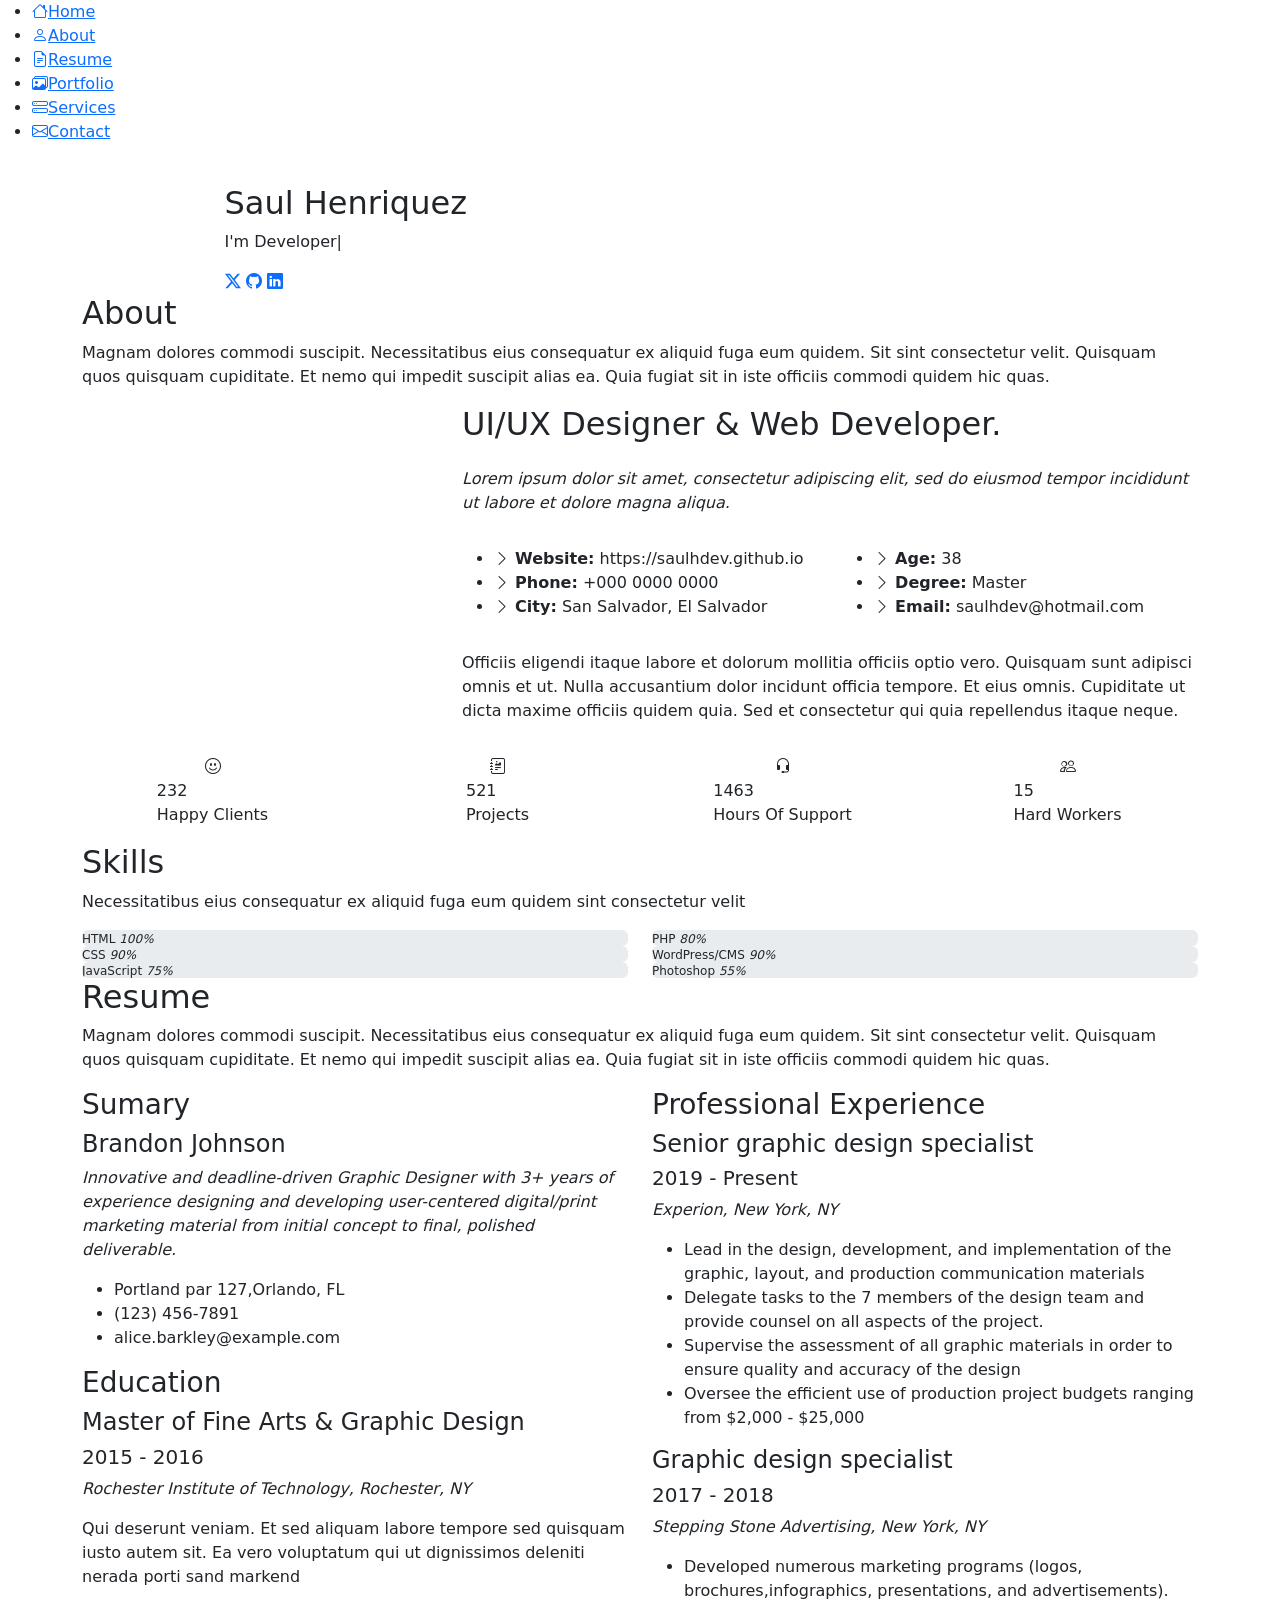
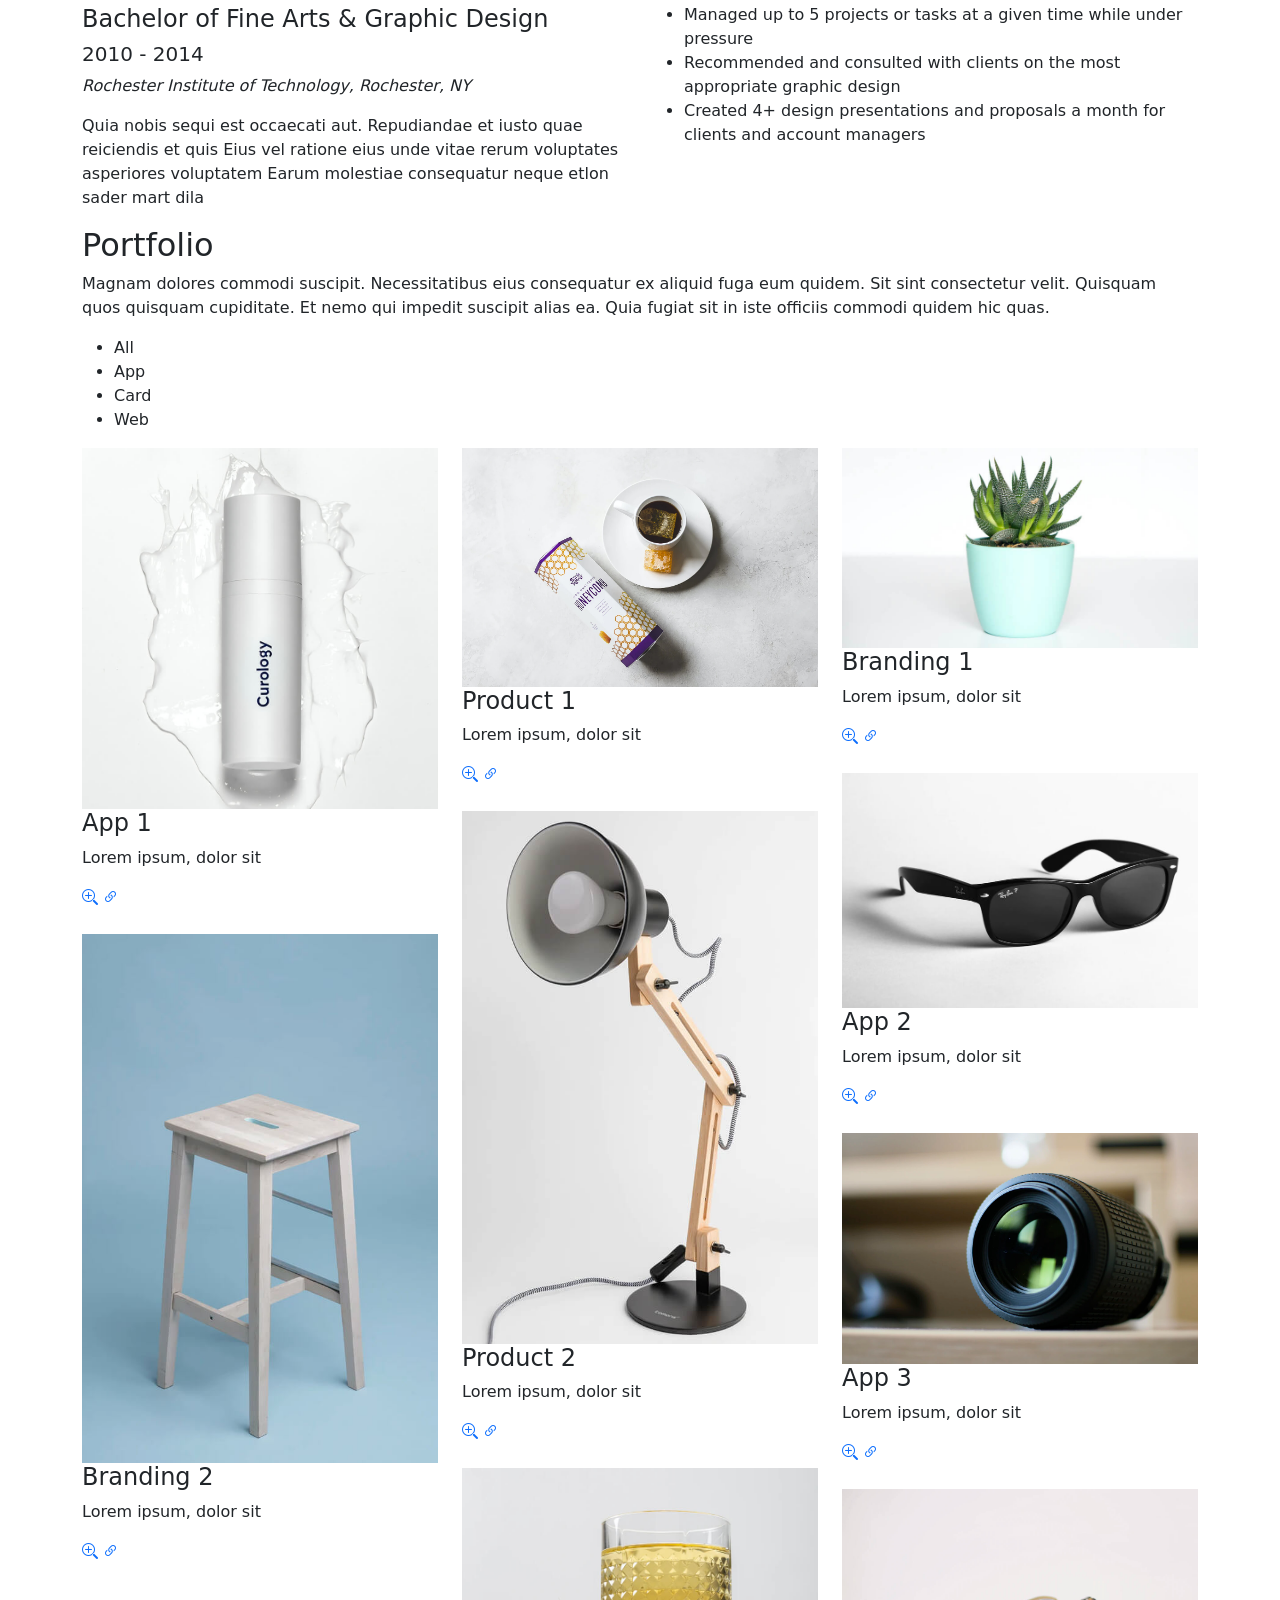
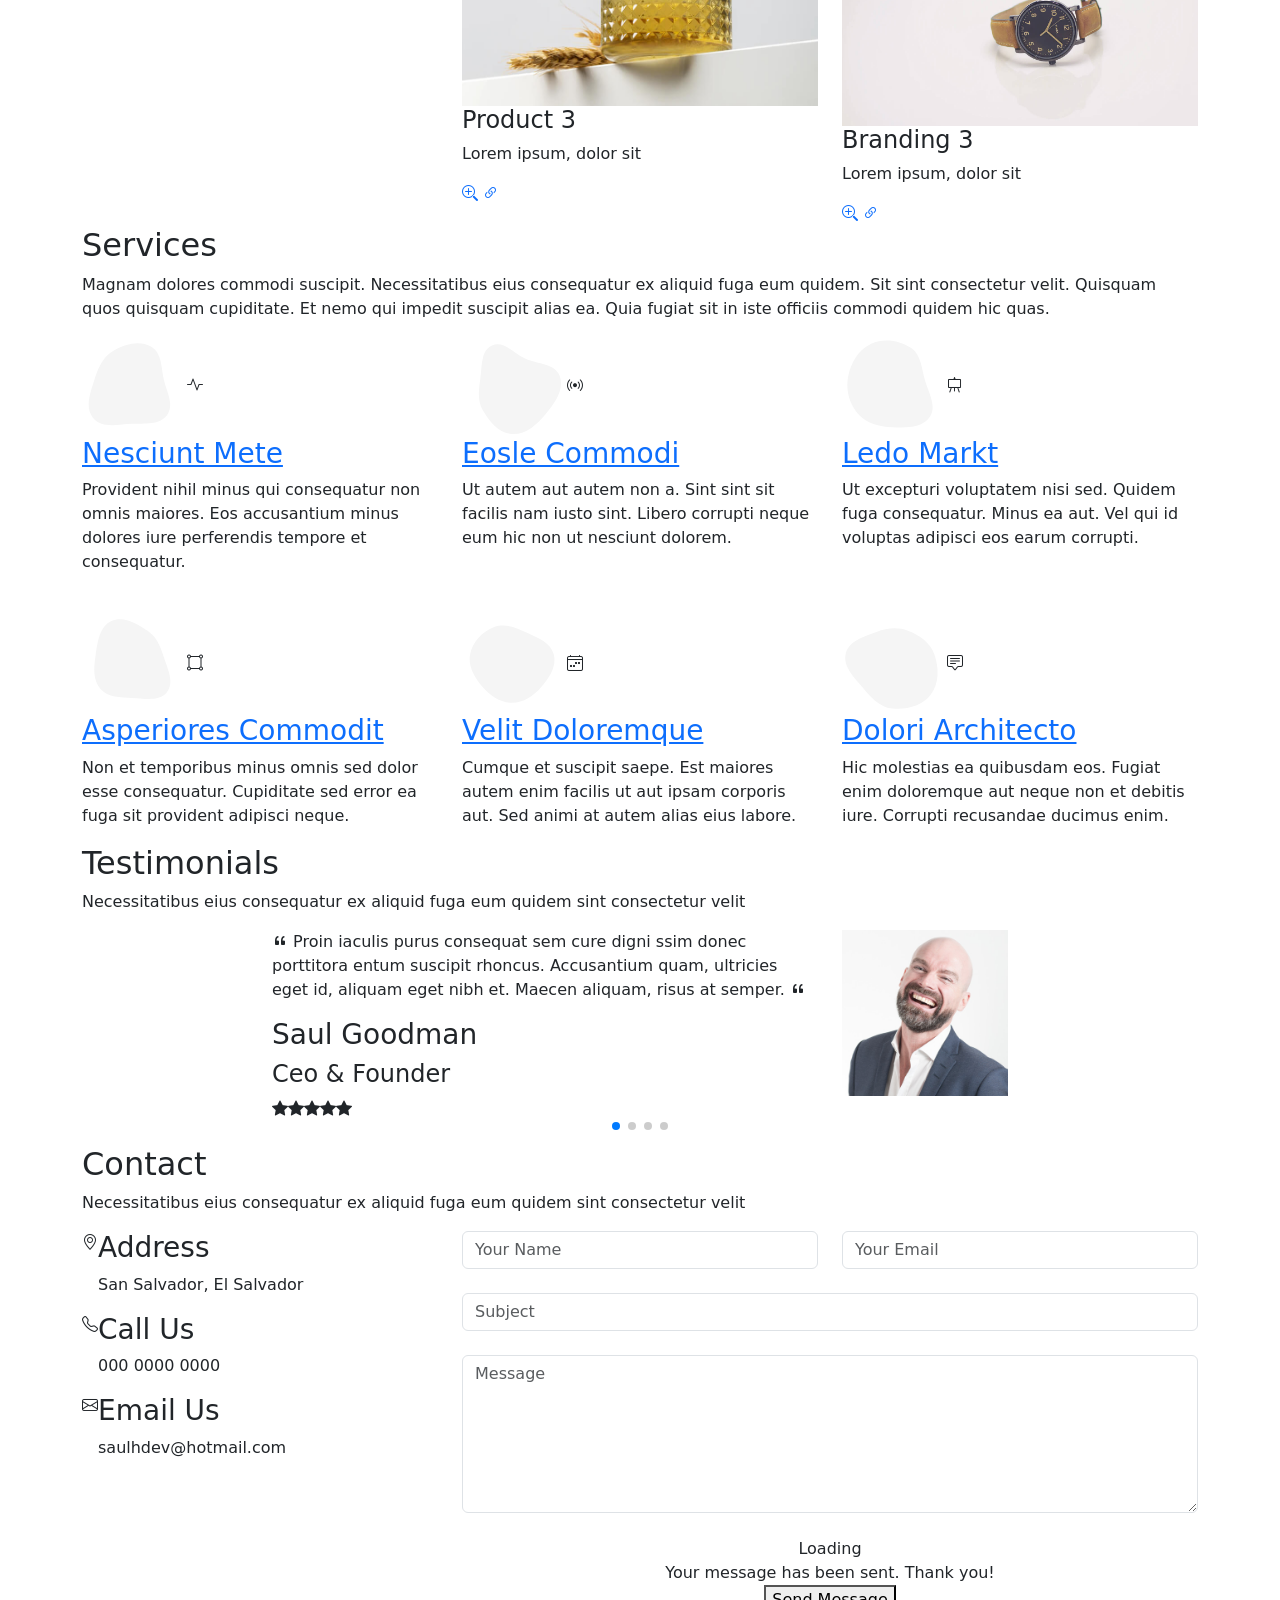
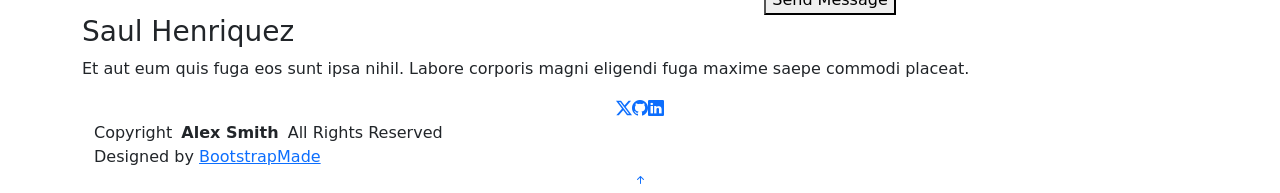
==== index.html @ 88c41b2c "Se agregaron los archivos iniciales Signed-off-by: Saul Henriquez <saul_henriquez@hotmail.com>" ====
<!DOCTYPE html>
<html lang="en">

<head>
  <meta charset="utf-8">
  <meta content="width=device-width, initial-scale=1.0" name="viewport">
  <title>Saul Henriquez | saulhdev.github.io</title>
  <meta content="" name="description">
  <meta content="developer, Saul Henriquez" name="keywords">

  <!-- Favicons -->
  <link href="assets/img/favicon.png" rel="icon">
  <link href="assets/img/apple-touch-icon.png" rel="apple-touch-icon">

  <!-- Fonts -->
  <link href="https://fonts.googleapis.com" rel="preconnect">
  <link href="https://fonts.gstatic.com" rel="preconnect" crossorigin>
  <link href="https://fonts.googleapis.com/css2?family=Roboto:ital,wght@0,100;0,300;0,400;0,500;0,700;0,900;1,100;1,300;1,400;1,500;1,700;1,900&family=Poppins:ital,wght@0,100;0,200;0,300;0,400;0,500;0,600;0,700;0,800;0,900;1,100;1,200;1,300;1,400;1,500;1,600;1,700;1,800;1,900&family=Raleway:ital,wght@0,100;0,200;0,300;0,400;0,500;0,600;0,700;0,800;0,900;1,100;1,200;1,300;1,400;1,500;1,600;1,700;1,800;1,900&display=swap" rel="stylesheet">

  <!-- Vendor CSS Files -->
  <link href="assets/vendor/bootstrap/css/bootstrap.min.css" rel="stylesheet">
  <link href="assets/vendor/bootstrap-icons/bootstrap-icons.css" rel="stylesheet">
  <link href="assets/vendor/aos/aos.css" rel="stylesheet">
  <link href="assets/vendor/glightbox/css/glightbox.min.css" rel="stylesheet">
  <link href="assets/vendor/swiper/swiper-bundle.min.css" rel="stylesheet">

  <!-- Main CSS File -->
  <link href="assets/css/main.css" rel="stylesheet">

  <!-- =======================================================
  * Template Name: MyResume
  * Template URL: https://bootstrapmade.com/free-html-bootstrap-template-my-resume/
  * Updated: Jun 29 2024 with Bootstrap v5.3.3
  * Author: BootstrapMade.com
  * License: https://bootstrapmade.com/license/
  ======================================================== -->
</head>

<body class="index-page">

  <header id="header" class="header d-flex flex-column justify-content-center">

    <i class="header-toggle d-xl-none bi bi-list"></i>

    <nav id="navmenu" class="navmenu">
      <ul>
        <li><a href="#hero" class="active"><i class="bi bi-house navicon"></i><span>Home</span></a></li>
        <li><a href="#about"><i class="bi bi-person navicon"></i><span>About</span></a></li>
        <li><a href="#resume"><i class="bi bi-file-earmark-text navicon"></i><span>Resume</span></a></li>
        <li><a href="#portfolio"><i class="bi bi-images navicon"></i><span>Portfolio</span></a></li>
        <li><a href="#services"><i class="bi bi-hdd-stack navicon"></i><span>Services</span></a></li>
        <li><a href="#contact"><i class="bi bi-envelope navicon"></i><span>Contact</span></a></li>
      </ul>
    </nav>

  </header>

  <main class="main">

    <!-- Hero Section -->
    <section id="hero" class="hero section light-background">

      <img src="assets/img/hero-bg.jpg" alt="">

      <div class="container" data-aos="zoom-out">
        <div class="row justify-content-center">
          <div class="col-lg-9">
            <h2>Saul Henriquez</h2>
            <p>I'm <span class="typed"
                         data-typed-items="Developer, Freelancer, DB Administrator, DevOps, Open Source Enthusiast">Developer</span>
              <span class="typed-cursor typed-cursor--blink" aria-hidden="true"></span></p>
            <div class="social-links">
              <a href="https://x.com/saulhdev" target="_blank"><i class="bi bi-twitter-x"></i></a>
              <a href="https://github.com/saulhdev" target="_blank"><i class="bi bi-github"></i></a>
              <a href="https://www.linkedin.com/in/saulhdev/" target="_blank"><i class="bi bi-linkedin"></i></a>
            </div>
          </div>
        </div>
      </div>

    </section><!-- /Hero Section -->

    <!-- About Section -->
    <section id="about" class="about section">

      <!-- Section Title -->
      <div class="container section-title" data-aos="fade-up">
        <h2>About</h2>
        <p>Magnam dolores commodi suscipit. Necessitatibus eius consequatur ex aliquid fuga eum quidem. Sit sint consectetur velit. Quisquam quos quisquam cupiditate. Et nemo qui impedit suscipit alias ea. Quia fugiat sit in iste officiis commodi quidem hic quas.</p>
      </div><!-- End Section Title -->

      <div class="container" data-aos="fade-up" data-aos-delay="100">

        <div class="row gy-4 justify-content-center">
          <div class="col-lg-4">
            <img src="assets/img/profile-img.jpg" class="img-fluid" alt="">
          </div>
          <div class="col-lg-8 content">
            <h2>UI/UX Designer &amp; Web Developer.</h2>
            <p class="fst-italic py-3">
              Lorem ipsum dolor sit amet, consectetur adipiscing elit, sed do eiusmod tempor incididunt ut labore et dolore
              magna aliqua.
            </p>
            <div class="row">
              <div class="col-lg-6">
                <ul>
                  <li><i class="bi bi-chevron-right"></i> <strong>Website:</strong> <span>https://saulhdev.github.io</span></li>
                  <li><i class="bi bi-chevron-right"></i> <strong>Phone:</strong> <span>+000 0000 0000</span></li>
                  <li><i class="bi bi-chevron-right"></i> <strong>City:</strong> <span>San Salvador, El Salvador</span></li>
                </ul>
              </div>
              <div class="col-lg-6">
                <ul>
                  <li><i class="bi bi-chevron-right"></i> <strong>Age:</strong> <span>38</span></li>
                  <li><i class="bi bi-chevron-right"></i> <strong>Degree:</strong> <span>Master</span></li>
                  <li><i class="bi bi-chevron-right"></i> <strong>Email:</strong> <span>saulhdev@hotmail.com</span></li>
                </ul>
              </div>
            </div>
            <p class="py-3">
              Officiis eligendi itaque labore et dolorum mollitia officiis optio vero. Quisquam sunt adipisci omnis et ut. Nulla accusantium dolor incidunt officia tempore. Et eius omnis.
              Cupiditate ut dicta maxime officiis quidem quia. Sed et consectetur qui quia repellendus itaque neque.
            </p>
          </div>
        </div>

      </div>

    </section><!-- /About Section -->

    <!-- Stats Section -->
    <section id="stats" class="stats section">

      <div class="container" data-aos="fade-up" data-aos-delay="100">

        <div class="row gy-4">

          <div class="col-lg-3 col-md-6 d-flex flex-column align-items-center">
            <i class="bi bi-emoji-smile"></i>
            <div class="stats-item">
              <span data-purecounter-start="0" data-purecounter-end="232" data-purecounter-duration="1" class="purecounter"></span>
              <p>Happy Clients</p>
            </div>
          </div><!-- End Stats Item -->

          <div class="col-lg-3 col-md-6 d-flex flex-column align-items-center">
            <i class="bi bi-journal-richtext"></i>
            <div class="stats-item">
              <span data-purecounter-start="0" data-purecounter-end="521" data-purecounter-duration="1" class="purecounter"></span>
              <p>Projects</p>
            </div>
          </div><!-- End Stats Item -->

          <div class="col-lg-3 col-md-6 d-flex flex-column align-items-center">
            <i class="bi bi-headset"></i>
            <div class="stats-item">
              <span data-purecounter-start="0" data-purecounter-end="1463" data-purecounter-duration="1" class="purecounter"></span>
              <p>Hours Of Support</p>
            </div>
          </div><!-- End Stats Item -->

          <div class="col-lg-3 col-md-6 d-flex flex-column align-items-center">
            <i class="bi bi-people"></i>
            <div class="stats-item">
              <span data-purecounter-start="0" data-purecounter-end="15" data-purecounter-duration="1" class="purecounter"></span>
              <p>Hard Workers</p>
            </div>
          </div><!-- End Stats Item -->

        </div>

      </div>

    </section><!-- /Stats Section -->

    <!-- Skills Section -->
    <section id="skills" class="skills section">

      <!-- Section Title -->
      <div class="container section-title" data-aos="fade-up">
        <h2>Skills</h2>
        <p>Necessitatibus eius consequatur ex aliquid fuga eum quidem sint consectetur velit</p>
      </div><!-- End Section Title -->

      <div class="container" data-aos="fade-up" data-aos-delay="100">

        <div class="row skills-content skills-animation">

          <div class="col-lg-6">

            <div class="progress">
              <span class="skill"><span>HTML</span> <i class="val">100%</i></span>
              <div class="progress-bar-wrap">
                <div class="progress-bar" role="progressbar" aria-valuenow="100" aria-valuemin="0" aria-valuemax="100"></div>
              </div>
            </div><!-- End Skills Item -->

            <div class="progress">
              <span class="skill"><span>CSS</span> <i class="val">90%</i></span>
              <div class="progress-bar-wrap">
                <div class="progress-bar" role="progressbar" aria-valuenow="90" aria-valuemin="0" aria-valuemax="100"></div>
              </div>
            </div><!-- End Skills Item -->

            <div class="progress">
              <span class="skill"><span>JavaScript</span> <i class="val">75%</i></span>
              <div class="progress-bar-wrap">
                <div class="progress-bar" role="progressbar" aria-valuenow="75" aria-valuemin="0" aria-valuemax="100"></div>
              </div>
            </div><!-- End Skills Item -->

          </div>

          <div class="col-lg-6">

            <div class="progress">
              <span class="skill"><span>PHP</span> <i class="val">80%</i></span>
              <div class="progress-bar-wrap">
                <div class="progress-bar" role="progressbar" aria-valuenow="80" aria-valuemin="0" aria-valuemax="100"></div>
              </div>
            </div><!-- End Skills Item -->

            <div class="progress">
              <span class="skill"><span>WordPress/CMS</span> <i class="val">90%</i></span>
              <div class="progress-bar-wrap">
                <div class="progress-bar" role="progressbar" aria-valuenow="90" aria-valuemin="0" aria-valuemax="100"></div>
              </div>
            </div><!-- End Skills Item -->

            <div class="progress">
              <span class="skill"><span>Photoshop</span> <i class="val">55%</i></span>
              <div class="progress-bar-wrap">
                <div class="progress-bar" role="progressbar" aria-valuenow="55" aria-valuemin="0" aria-valuemax="100"></div>
              </div>
            </div><!-- End Skills Item -->

          </div>

        </div>

      </div>

    </section><!-- /Skills Section -->

    <!-- Resume Section -->
    <section id="resume" class="resume section">

      <!-- Section Title -->
      <div class="container section-title" data-aos="fade-up">
        <h2>Resume</h2>
        <p>Magnam dolores commodi suscipit. Necessitatibus eius consequatur ex aliquid fuga eum quidem. Sit sint consectetur velit. Quisquam quos quisquam cupiditate. Et nemo qui impedit suscipit alias ea. Quia fugiat sit in iste officiis commodi quidem hic quas.</p>
      </div><!-- End Section Title -->

      <div class="container">

        <div class="row">

          <div class="col-lg-6" data-aos="fade-up" data-aos-delay="100">
            <h3 class="resume-title">Sumary</h3>

            <div class="resume-item pb-0">
              <h4>Brandon Johnson</h4>
              <p><em>Innovative and deadline-driven Graphic Designer with 3+ years of experience designing and developing user-centered digital/print marketing material from initial concept to final, polished deliverable.</em></p>
              <ul>
                <li>Portland par 127,Orlando, FL</li>
                <li>(123) 456-7891</li>
                <li>alice.barkley@example.com</li>
              </ul>
            </div><!-- Edn Resume Item -->

            <h3 class="resume-title">Education</h3>
            <div class="resume-item">
              <h4>Master of Fine Arts &amp; Graphic Design</h4>
              <h5>2015 - 2016</h5>
              <p><em>Rochester Institute of Technology, Rochester, NY</em></p>
              <p>Qui deserunt veniam. Et sed aliquam labore tempore sed quisquam iusto autem sit. Ea vero voluptatum qui ut dignissimos deleniti nerada porti sand markend</p>
            </div><!-- Edn Resume Item -->

            <div class="resume-item">
              <h4>Bachelor of Fine Arts &amp; Graphic Design</h4>
              <h5>2010 - 2014</h5>
              <p><em>Rochester Institute of Technology, Rochester, NY</em></p>
              <p>Quia nobis sequi est occaecati aut. Repudiandae et iusto quae reiciendis et quis Eius vel ratione eius unde vitae rerum voluptates asperiores voluptatem Earum molestiae consequatur neque etlon sader mart dila</p>
            </div><!-- Edn Resume Item -->

          </div>

          <div class="col-lg-6" data-aos="fade-up" data-aos-delay="200">
            <h3 class="resume-title">Professional Experience</h3>
            <div class="resume-item">
              <h4>Senior graphic design specialist</h4>
              <h5>2019 - Present</h5>
              <p><em>Experion, New York, NY </em></p>
              <ul>
                <li>Lead in the design, development, and implementation of the graphic, layout, and production communication materials</li>
                <li>Delegate tasks to the 7 members of the design team and provide counsel on all aspects of the project. </li>
                <li>Supervise the assessment of all graphic materials in order to ensure quality and accuracy of the design</li>
                <li>Oversee the efficient use of production project budgets ranging from $2,000 - $25,000</li>
              </ul>
            </div><!-- Edn Resume Item -->

            <div class="resume-item">
              <h4>Graphic design specialist</h4>
              <h5>2017 - 2018</h5>
              <p><em>Stepping Stone Advertising, New York, NY</em></p>
              <ul>
                <li>Developed numerous marketing programs (logos, brochures,infographics, presentations, and advertisements).</li>
                <li>Managed up to 5 projects or tasks at a given time while under pressure</li>
                <li>Recommended and consulted with clients on the most appropriate graphic design</li>
                <li>Created 4+ design presentations and proposals a month for clients and account managers</li>
              </ul>
            </div><!-- Edn Resume Item -->

          </div>

        </div>

      </div>

    </section><!-- /Resume Section -->

    <!-- Portfolio Section -->
    <section id="portfolio" class="portfolio section">

      <!-- Section Title -->
      <div class="container section-title" data-aos="fade-up">
        <h2>Portfolio</h2>
        <p>Magnam dolores commodi suscipit. Necessitatibus eius consequatur ex aliquid fuga eum quidem. Sit sint consectetur velit. Quisquam quos quisquam cupiditate. Et nemo qui impedit suscipit alias ea. Quia fugiat sit in iste officiis commodi quidem hic quas.</p>
      </div><!-- End Section Title -->

      <div class="container">

        <div class="isotope-layout" data-default-filter="*" data-layout="masonry" data-sort="original-order">

          <ul class="portfolio-filters isotope-filters" data-aos="fade-up" data-aos-delay="100">
            <li data-filter="*" class="filter-active">All</li>
            <li data-filter=".filter-app">App</li>
            <li data-filter=".filter-product">Card</li>
            <li data-filter=".filter-branding">Web</li>
          </ul><!-- End Portfolio Filters -->

          <div class="row gy-4 isotope-container" data-aos="fade-up" data-aos-delay="200">

            <div class="col-lg-4 col-md-6 portfolio-item isotope-item filter-app">
              <img src="assets/img/masonry-portfolio/masonry-portfolio-1.jpg" class="img-fluid" alt="">
              <div class="portfolio-info">
                <h4>App 1</h4>
                <p>Lorem ipsum, dolor sit</p>
                <a href="assets/img/masonry-portfolio/masonry-portfolio-1.jpg" title="App 1" data-gallery="portfolio-gallery-app" class="glightbox preview-link"><i class="bi bi-zoom-in"></i></a>
                <a href="portfolio-details.html" title="More Details" class="details-link"><i class="bi bi-link-45deg"></i></a>
              </div>
            </div><!-- End Portfolio Item -->

            <div class="col-lg-4 col-md-6 portfolio-item isotope-item filter-product">
              <img src="assets/img/masonry-portfolio/masonry-portfolio-2.jpg" class="img-fluid" alt="">
              <div class="portfolio-info">
                <h4>Product 1</h4>
                <p>Lorem ipsum, dolor sit</p>
                <a href="assets/img/masonry-portfolio/masonry-portfolio-2.jpg" title="Product 1" data-gallery="portfolio-gallery-product" class="glightbox preview-link"><i class="bi bi-zoom-in"></i></a>
                <a href="portfolio-details.html" title="More Details" class="details-link"><i class="bi bi-link-45deg"></i></a>
              </div>
            </div><!-- End Portfolio Item -->

            <div class="col-lg-4 col-md-6 portfolio-item isotope-item filter-branding">
              <img src="assets/img/masonry-portfolio/masonry-portfolio-3.jpg" class="img-fluid" alt="">
              <div class="portfolio-info">
                <h4>Branding 1</h4>
                <p>Lorem ipsum, dolor sit</p>
                <a href="assets/img/masonry-portfolio/masonry-portfolio-3.jpg" title="Branding 1" data-gallery="portfolio-gallery-branding" class="glightbox preview-link"><i class="bi bi-zoom-in"></i></a>
                <a href="portfolio-details.html" title="More Details" class="details-link"><i class="bi bi-link-45deg"></i></a>
              </div>
            </div><!-- End Portfolio Item -->

            <div class="col-lg-4 col-md-6 portfolio-item isotope-item filter-app">
              <img src="assets/img/masonry-portfolio/masonry-portfolio-4.jpg" class="img-fluid" alt="">
              <div class="portfolio-info">
                <h4>App 2</h4>
                <p>Lorem ipsum, dolor sit</p>
                <a href="assets/img/masonry-portfolio/masonry-portfolio-4.jpg" title="App 2" data-gallery="portfolio-gallery-app" class="glightbox preview-link"><i class="bi bi-zoom-in"></i></a>
                <a href="portfolio-details.html" title="More Details" class="details-link"><i class="bi bi-link-45deg"></i></a>
              </div>
            </div><!-- End Portfolio Item -->

            <div class="col-lg-4 col-md-6 portfolio-item isotope-item filter-product">
              <img src="assets/img/masonry-portfolio/masonry-portfolio-5.jpg" class="img-fluid" alt="">
              <div class="portfolio-info">
                <h4>Product 2</h4>
                <p>Lorem ipsum, dolor sit</p>
                <a href="assets/img/masonry-portfolio/masonry-portfolio-5.jpg" title="Product 2" data-gallery="portfolio-gallery-product" class="glightbox preview-link"><i class="bi bi-zoom-in"></i></a>
                <a href="portfolio-details.html" title="More Details" class="details-link"><i class="bi bi-link-45deg"></i></a>
              </div>
            </div><!-- End Portfolio Item -->

            <div class="col-lg-4 col-md-6 portfolio-item isotope-item filter-branding">
              <img src="assets/img/masonry-portfolio/masonry-portfolio-6.jpg" class="img-fluid" alt="">
              <div class="portfolio-info">
                <h4>Branding 2</h4>
                <p>Lorem ipsum, dolor sit</p>
                <a href="assets/img/masonry-portfolio/masonry-portfolio-6.jpg" title="Branding 2" data-gallery="portfolio-gallery-branding" class="glightbox preview-link"><i class="bi bi-zoom-in"></i></a>
                <a href="portfolio-details.html" title="More Details" class="details-link"><i class="bi bi-link-45deg"></i></a>
              </div>
            </div><!-- End Portfolio Item -->

            <div class="col-lg-4 col-md-6 portfolio-item isotope-item filter-app">
              <img src="assets/img/masonry-portfolio/masonry-portfolio-7.jpg" class="img-fluid" alt="">
              <div class="portfolio-info">
                <h4>App 3</h4>
                <p>Lorem ipsum, dolor sit</p>
                <a href="assets/img/masonry-portfolio/masonry-portfolio-7.jpg" title="App 3" data-gallery="portfolio-gallery-app" class="glightbox preview-link"><i class="bi bi-zoom-in"></i></a>
                <a href="portfolio-details.html" title="More Details" class="details-link"><i class="bi bi-link-45deg"></i></a>
              </div>
            </div><!-- End Portfolio Item -->

            <div class="col-lg-4 col-md-6 portfolio-item isotope-item filter-product">
              <img src="assets/img/masonry-portfolio/masonry-portfolio-8.jpg" class="img-fluid" alt="">
              <div class="portfolio-info">
                <h4>Product 3</h4>
                <p>Lorem ipsum, dolor sit</p>
                <a href="assets/img/masonry-portfolio/masonry-portfolio-8.jpg" title="Product 3" data-gallery="portfolio-gallery-product" class="glightbox preview-link"><i class="bi bi-zoom-in"></i></a>
                <a href="portfolio-details.html" title="More Details" class="details-link"><i class="bi bi-link-45deg"></i></a>
              </div>
            </div><!-- End Portfolio Item -->

            <div class="col-lg-4 col-md-6 portfolio-item isotope-item filter-branding">
              <img src="assets/img/masonry-portfolio/masonry-portfolio-9.jpg" class="img-fluid" alt="">
              <div class="portfolio-info">
                <h4>Branding 3</h4>
                <p>Lorem ipsum, dolor sit</p>
                <a href="assets/img/masonry-portfolio/masonry-portfolio-9.jpg" title="Branding 2" data-gallery="portfolio-gallery-branding" class="glightbox preview-link"><i class="bi bi-zoom-in"></i></a>
                <a href="portfolio-details.html" title="More Details" class="details-link"><i class="bi bi-link-45deg"></i></a>
              </div>
            </div><!-- End Portfolio Item -->

          </div><!-- End Portfolio Container -->

        </div>

      </div>

    </section><!-- /Portfolio Section -->

    <!-- Services Section -->
    <section id="services" class="services section">

      <!-- Section Title -->
      <div class="container section-title" data-aos="fade-up">
        <h2>Services</h2>
        <p>Magnam dolores commodi suscipit. Necessitatibus eius consequatur ex aliquid fuga eum quidem. Sit sint consectetur velit. Quisquam quos quisquam cupiditate. Et nemo qui impedit suscipit alias ea. Quia fugiat sit in iste officiis commodi quidem hic quas.</p>
      </div><!-- End Section Title -->

      <div class="container">

        <div class="row gy-4">

          <div class="col-lg-4 col-md-6" data-aos="fade-up" data-aos-delay="100">
            <div class="service-item item-cyan position-relative">
              <div class="icon">
                <svg width="100" height="100" viewBox="0 0 600 600" xmlns="http://www.w3.org/2000/svg">
                  <path stroke="none" stroke-width="0" fill="#f5f5f5" d="M300,521.0016835830174C376.1290562159157,517.8887921683347,466.0731472004068,529.7835943286574,510.70327084640275,468.03025145048787C554.3714126377745,407.6079735673963,508.03601936045806,328.9844924480964,491.2728898941984,256.3432110539036C474.5976632858925,184.082847569629,479.9380746630129,96.60480741107993,416.23090153303,58.64404602377083C348.86323505073057,18.502131276798302,261.93793281208167,40.57373210992963,193.5410806939664,78.93577620505333C130.42746243093433,114.334589627462,98.30271207620316,179.96522072025542,76.75703585869454,249.04625023123273C51.97151888228291,328.5150500222984,13.704378332031375,421.85034740162234,66.52175969318436,486.19268352777647C119.04800174914682,550.1803526380478,217.28368757567262,524.383925680826,300,521.0016835830174"></path>
                </svg>
                <i class="bi bi-activity"></i>
              </div>
              <a href="#" class="stretched-link">
                <h3>Nesciunt Mete</h3>
              </a>
              <p>Provident nihil minus qui consequatur non omnis maiores. Eos accusantium minus dolores iure perferendis tempore et consequatur.</p>
            </div>
          </div><!-- End Service Item -->

          <div class="col-lg-4 col-md-6" data-aos="fade-up" data-aos-delay="200">
            <div class="service-item item-orange position-relative">
              <div class="icon">
                <svg width="100" height="100" viewBox="0 0 600 600" xmlns="http://www.w3.org/2000/svg">
                  <path stroke="none" stroke-width="0" fill="#f5f5f5" d="M300,582.0697525312426C382.5290701553225,586.8405444964366,449.9789794690241,525.3245884688669,502.5850820975895,461.55621195738473C556.606425686781,396.0723002908107,615.8543463187945,314.28637112970534,586.6730223649479,234.56875336149918C558.9533121215079,158.8439757836574,454.9685369536778,164.00468322053177,381.49747125262974,130.76875717737553C312.15926192815925,99.40240125094834,248.97055460311594,18.661163978235184,179.8680185752513,50.54337015887873C110.5421016452524,82.52863877960104,119.82277516462835,180.83849132639028,109.12597500060166,256.43424936330496C100.08760227029461,320.3096726198365,92.17705696193138,384.0621239912766,124.79988738764834,439.7174275375508C164.83382741302287,508.01625554203684,220.96474134820875,577.5009287672846,300,582.0697525312426"></path>
                </svg>
                <i class="bi bi-broadcast"></i>
              </div>
              <a href="#" class="stretched-link">
                <h3>Eosle Commodi</h3>
              </a>
              <p>Ut autem aut autem non a. Sint sint sit facilis nam iusto sint. Libero corrupti neque eum hic non ut nesciunt dolorem.</p>
            </div>
          </div><!-- End Service Item -->

          <div class="col-lg-4 col-md-6" data-aos="fade-up" data-aos-delay="300">
            <div class="service-item item-teal position-relative">
              <div class="icon">
                <svg width="100" height="100" viewBox="0 0 600 600" xmlns="http://www.w3.org/2000/svg">
                  <path stroke="none" stroke-width="0" fill="#f5f5f5" d="M300,541.5067337569781C382.14930387511276,545.0595476570109,479.8736841581634,548.3450877840088,526.4010558755058,480.5488172755941C571.5218469581645,414.80211281144784,517.5187510058486,332.0715597781072,496.52539010469104,255.14436215662573C477.37192572678356,184.95920475031193,473.57363656557914,105.61284051026155,413.0603344069578,65.22779650032875C343.27470386102294,18.654635553484475,251.2091493199835,5.337323636656869,175.0934190732945,40.62881213300186C97.87086631185822,76.43348514350839,51.98124368387456,156.15599469081315,36.44837278890362,239.84606092416172C21.716077023791087,319.22268207091537,43.775223500013084,401.1760424656574,96.891909868211,461.97329694683043C147.22146801428983,519.5804099606455,223.5754009179313,538.201503339737,300,541.5067337569781"></path>
                </svg>
                <i class="bi bi-easel"></i>
              </div>
              <a href="#" class="stretched-link">
                <h3>Ledo Markt</h3>
              </a>
              <p>Ut excepturi voluptatem nisi sed. Quidem fuga consequatur. Minus ea aut. Vel qui id voluptas adipisci eos earum corrupti.</p>
            </div>
          </div><!-- End Service Item -->

          <div class="col-lg-4 col-md-6" data-aos="fade-up" data-aos-delay="400">
            <div class="service-item item-red position-relative">
              <div class="icon">
                <svg width="100" height="100" viewBox="0 0 600 600" xmlns="http://www.w3.org/2000/svg">
                  <path stroke="none" stroke-width="0" fill="#f5f5f5" d="M300,503.46388370962813C374.79870501325706,506.71871716319447,464.8034551963731,527.1746412648533,510.4981551193396,467.86667711651364C555.9287308511215,408.9015244558933,512.6030010748507,327.5744911775523,490.211057578863,256.5855673507754C471.097692560561,195.9906835881958,447.69079081568157,138.11976852964426,395.19560036434837,102.3242989838813C329.3053358748298,57.3949838291264,248.02791733380457,8.279543830951368,175.87071277845988,42.242879143198664C103.41431057327972,76.34704239035025,93.79494320519305,170.9812938413882,81.28167332365135,250.07896920659033C70.17666984294237,320.27484674793965,64.84698225790005,396.69656628748305,111.28512138212992,450.4950937839243C156.20124167950087,502.5303643271138,231.32542653798444,500.4755392045468,300,503.46388370962813"></path>
                </svg>
                <i class="bi bi-bounding-box-circles"></i>
              </div>
              <a href="#" class="stretched-link">
                <h3>Asperiores Commodit</h3>
              </a>
              <p>Non et temporibus minus omnis sed dolor esse consequatur. Cupiditate sed error ea fuga sit provident adipisci neque.</p>
              <a href="#" class="stretched-link"></a>
            </div>
          </div><!-- End Service Item -->

          <div class="col-lg-4 col-md-6" data-aos="fade-up" data-aos-delay="500">
            <div class="service-item item-indigo position-relative">
              <div class="icon">
                <svg width="100" height="100" viewBox="0 0 600 600" xmlns="http://www.w3.org/2000/svg">
                  <path stroke="none" stroke-width="0" fill="#f5f5f5" d="M300,532.3542879108572C369.38199826031484,532.3153073249985,429.10787420159085,491.63046689027357,474.5244479745417,439.17860296908856C522.8885846962883,383.3225815378663,569.1668002868075,314.3205725914397,550.7432151929288,242.7694973846089C532.6665558377875,172.5657663291529,456.2379748765914,142.6223662098291,390.3689995646985,112.34683881706744C326.66090330228417,83.06452184765237,258.84405631176094,53.51806209861945,193.32584062364296,78.48882559362697C121.61183558270385,105.82097193414197,62.805066853699245,167.19869350419734,48.57481801355237,242.6138429142374C34.843463184063346,315.3850353017275,76.69343916112496,383.4422959591041,125.22947124332185,439.3748458443577C170.7312796277747,491.8107796887764,230.57421082200815,532.3932930995766,300,532.3542879108572"></path>
                </svg>
                <i class="bi bi-calendar4-week icon"></i>
              </div>
              <a href="#" class="stretched-link">
                <h3>Velit Doloremque</h3>
              </a>
              <p>Cumque et suscipit saepe. Est maiores autem enim facilis ut aut ipsam corporis aut. Sed animi at autem alias eius labore.</p>
              <a href="#" class="stretched-link"></a>
            </div>
          </div><!-- End Service Item -->

          <div class="col-lg-4 col-md-6" data-aos="fade-up" data-aos-delay="600">
            <div class="service-item item-pink position-relative">
              <div class="icon">
                <svg width="100" height="100" viewBox="0 0 600 600" xmlns="http://www.w3.org/2000/svg">
                  <path stroke="none" stroke-width="0" fill="#f5f5f5" d="M300,566.797414625762C385.7384707136149,576.1784315230908,478.7894351017131,552.8928747891023,531.9192734346935,484.94944893311C584.6109503024035,417.5663521118492,582.489472248146,322.67544863468447,553.9536738515405,242.03673114598146C529.1557734026468,171.96086150256528,465.24506316201064,127.66468636344209,395.9583748389544,100.7403814666027C334.2173773831606,76.7482773500951,269.4350130405921,84.62216499799875,207.1952322260088,107.2889140133804C132.92018162631612,134.33871894543012,41.79353780512637,160.00259165414826,22.644507872594943,236.69541883565114C3.319112789854554,314.0945973066697,72.72355303640163,379.243833228382,124.04198916343866,440.3218312028393C172.9286146004772,498.5055451809895,224.45579914871206,558.5317968840102,300,566.797414625762"></path>
                </svg>
                <i class="bi bi-chat-square-text"></i>
              </div>
              <a href="#" class="stretched-link">
                <h3>Dolori Architecto</h3>
              </a>
              <p>Hic molestias ea quibusdam eos. Fugiat enim doloremque aut neque non et debitis iure. Corrupti recusandae ducimus enim.</p>
              <a href="#" class="stretched-link"></a>
            </div>
          </div><!-- End Service Item -->

        </div>

      </div>

    </section><!-- /Services Section -->

    <!-- Testimonials Section -->
    <section id="testimonials" class="testimonials section">

      <!-- Section Title -->
      <div class="container section-title" data-aos="fade-up">
        <h2>Testimonials</h2>
        <p>Necessitatibus eius consequatur ex aliquid fuga eum quidem sint consectetur velit</p>
      </div><!-- End Section Title -->

      <div class="container" data-aos="fade-up" data-aos-delay="100">

        <div class="swiper init-swiper">
          <script type="application/json" class="swiper-config">
            {
              "loop": true,
              "speed": 600,
              "autoplay": {
                "delay": 5000
              },
              "slidesPerView": "auto",
              "pagination": {
                "el": ".swiper-pagination",
                "type": "bullets",
                "clickable": true
              }
            }
          </script>
          <div class="swiper-wrapper">

            <div class="swiper-slide">
              <div class="testimonial-item">
                <div class="row gy-4 justify-content-center">
                  <div class="col-lg-6">
                    <div class="testimonial-content">
                      <p>
                        <i class="bi bi-quote quote-icon-left"></i>
                        <span>Proin iaculis purus consequat sem cure digni ssim donec porttitora entum suscipit rhoncus. Accusantium quam, ultricies eget id, aliquam eget nibh et. Maecen aliquam, risus at semper.</span>
                        <i class="bi bi-quote quote-icon-right"></i>
                      </p>
                      <h3>Saul Goodman</h3>
                      <h4>Ceo &amp; Founder</h4>
                      <div class="stars">
                        <i class="bi bi-star-fill"></i><i class="bi bi-star-fill"></i><i class="bi bi-star-fill"></i><i class="bi bi-star-fill"></i><i class="bi bi-star-fill"></i>
                      </div>
                    </div>
                  </div>
                  <div class="col-lg-2 text-center">
                    <img src="assets/img/testimonials/testimonials-1.jpg" class="img-fluid testimonial-img" alt="">
                  </div>
                </div>
              </div>
            </div><!-- End testimonial item -->

            <div class="swiper-slide">
              <div class="testimonial-item">
                <div class="row gy-4 justify-content-center">
                  <div class="col-lg-6">
                    <div class="testimonial-content">
                      <p>
                        <i class="bi bi-quote quote-icon-left"></i>
                        <span>Export tempor illum tamen malis malis eram quae irure esse labore quem cillum quid cillum eram malis quorum velit fore eram velit sunt aliqua noster fugiat irure amet legam anim culpa.</span>
                        <i class="bi bi-quote quote-icon-right"></i>
                      </p>
                      <h3>Sara Wilsson</h3>
                      <h4>Designer</h4>
                      <div class="stars">
                        <i class="bi bi-star-fill"></i><i class="bi bi-star-fill"></i><i class="bi bi-star-fill"></i><i class="bi bi-star-fill"></i><i class="bi bi-star-fill"></i>
                      </div>
                    </div>
                  </div>
                  <div class="col-lg-2 text-center">
                    <img src="assets/img/testimonials/testimonials-2.jpg" class="img-fluid testimonial-img" alt="">
                  </div>
                </div>
              </div>
            </div><!-- End testimonial item -->

            <div class="swiper-slide">
              <div class="testimonial-item">
                <div class="row gy-4 justify-content-center">
                  <div class="col-lg-6">
                    <div class="testimonial-content">
                      <p>
                        <i class="bi bi-quote quote-icon-left"></i>
                        <span>Enim nisi quem export duis labore cillum quae magna enim sint quorum nulla quem veniam duis minim tempor labore quem eram duis noster aute amet eram fore quis sint minim.</span>
                        <i class="bi bi-quote quote-icon-right"></i>
                      </p>
                      <h3>Jena Karlis</h3>
                      <h4>Store Owner</h4>
                      <div class="stars">
                        <i class="bi bi-star-fill"></i><i class="bi bi-star-fill"></i><i class="bi bi-star-fill"></i><i class="bi bi-star-fill"></i><i class="bi bi-star-fill"></i>
                      </div>
                    </div>
                  </div>
                  <div class="col-lg-2 text-center">
                    <img src="assets/img/testimonials/testimonials-3.jpg" class="img-fluid testimonial-img" alt="">
                  </div>
                </div>
              </div>
            </div><!-- End testimonial item -->

            <div class="swiper-slide">
              <div class="testimonial-item">
                <div class="row gy-4 justify-content-center">
                  <div class="col-lg-6">
                    <div class="testimonial-content">
                      <p>
                        <i class="bi bi-quote quote-icon-left"></i>
                        <span>Fugiat enim eram quae cillum dolore dolor amet nulla culpa multos export minim fugiat minim velit minim dolor enim duis veniam ipsum anim magna sunt elit fore quem dolore labore illum veniam.</span>
                        <i class="bi bi-quote quote-icon-right"></i>
                      </p>
                      <h3>John Larson</h3>
                      <h4>Entrepreneur</h4>
                      <div class="stars">
                        <i class="bi bi-star-fill"></i><i class="bi bi-star-fill"></i><i class="bi bi-star-fill"></i><i class="bi bi-star-fill"></i><i class="bi bi-star-fill"></i>
                      </div>
                    </div>
                  </div>
                  <div class="col-lg-2 text-center">
                    <img src="assets/img/testimonials/testimonials-4.jpg" class="img-fluid testimonial-img" alt="">
                  </div>
                </div>
              </div>
            </div><!-- End testimonial item -->

          </div>
          <div class="swiper-pagination"></div>
        </div>

      </div>

    </section><!-- /Testimonials Section -->

    <!-- Contact Section -->
    <section id="contact" class="contact section">

      <!-- Section Title -->
      <div class="container section-title" data-aos="fade-up">
        <h2>Contact</h2>
        <p>Necessitatibus eius consequatur ex aliquid fuga eum quidem sint consectetur velit</p>
      </div><!-- End Section Title -->

      <div class="container" data-aos="fade" data-aos-delay="100">

        <div class="row gy-4">

          <div class="col-lg-4">
            <div class="info-item d-flex" data-aos="fade-up" data-aos-delay="200">
              <i class="bi bi-geo-alt flex-shrink-0"></i>
              <div>
                <h3>Address</h3>
                <p>San Salvador, El Salvador</p>
              </div>
            </div><!-- End Info Item -->

            <div class="info-item d-flex" data-aos="fade-up" data-aos-delay="300">
              <i class="bi bi-telephone flex-shrink-0"></i>
              <div>
                <h3>Call Us</h3>
                <p>000 0000 0000</p>
              </div>
            </div><!-- End Info Item -->

            <div class="info-item d-flex" data-aos="fade-up" data-aos-delay="400">
              <i class="bi bi-envelope flex-shrink-0"></i>
              <div>
                <h3>Email Us</h3>
                <p>saulhdev@hotmail.com</p>
              </div>
            </div><!-- End Info Item -->

          </div>

          <div class="col-lg-8">
            <form action="forms/contact.php" method="post" class="php-email-form" data-aos="fade-up" data-aos-delay="200">
              <div class="row gy-4">

                <div class="col-md-6">
                  <input type="text" name="name" class="form-control" placeholder="Your Name" required="">
                </div>

                <div class="col-md-6 ">
                  <input type="email" class="form-control" name="email" placeholder="Your Email" required="">
                </div>

                <div class="col-md-12">
                  <input type="text" class="form-control" name="subject" placeholder="Subject" required="">
                </div>

                <div class="col-md-12">
                  <textarea class="form-control" name="message" rows="6" placeholder="Message" required=""></textarea>
                </div>

                <div class="col-md-12 text-center">
                  <div class="loading">Loading</div>
                  <div class="error-message"></div>
                  <div class="sent-message">Your message has been sent. Thank you!</div>

                  <button type="submit">Send Message</button>
                </div>

              </div>
            </form>
          </div><!-- End Contact Form -->

        </div>

      </div>

    </section><!-- /Contact Section -->

  </main>

  <footer id="footer" class="footer position-relative light-background">
    <div class="container">
      <h3 class="sitename">Saul Henriquez</h3>
      <p>Et aut eum quis fuga eos sunt ipsa nihil. Labore corporis magni eligendi fuga maxime saepe commodi placeat.</p>
      <div class="social-links d-flex justify-content-center">
        <a href="https://x.com/saulhdev" target="_blank"><i class="bi bi-twitter-x"></i></a>
        <a href="https://github.com/saulhdev" target="_blank"><i class="bi bi-github"></i></a>
        <a href="https://www.linkedin.com/in/saulhdev/" target="_blank"><i class="bi bi-linkedin"></i></a>
      </div>
      <div class="container">
        <div class="copyright">
          <span>Copyright</span> <strong class="px-1 sitename">Alex Smith</strong> <span>All Rights Reserved</span>
        </div>
        <div class="credits">
          <!-- All the links in the footer should remain intact. -->
          <!-- You can delete the links only if you've purchased the pro version. -->
          <!-- Licensing information: https://bootstrapmade.com/license/ -->
          <!-- Purchase the pro version with working PHP/AJAX contact form: [buy-url] -->
          Designed by <a href="https://bootstrapmade.com/">BootstrapMade</a>
        </div>
      </div>
    </div>
  </footer>

  <!-- Scroll Top -->
  <a href="#" id="scroll-top" class="scroll-top d-flex align-items-center justify-content-center"><i class="bi bi-arrow-up-short"></i></a>

  <!-- Preloader -->
  <div id="preloader"></div>

  <!-- Vendor JS Files -->
  <script src="assets/vendor/bootstrap/js/bootstrap.bundle.min.js"></script>
  <script src="assets/vendor/php-email-form/validate.js"></script>
  <script src="assets/vendor/aos/aos.js"></script>
  <script src="assets/vendor/typed.js/typed.umd.js"></script>
  <script src="assets/vendor/purecounter/purecounter_vanilla.js"></script>
  <script src="assets/vendor/waypoints/noframework.waypoints.js"></script>
  <script src="assets/vendor/glightbox/js/glightbox.min.js"></script>
  <script src="assets/vendor/imagesloaded/imagesloaded.pkgd.min.js"></script>
  <script src="assets/vendor/isotope-layout/isotope.pkgd.min.js"></script>
  <script src="assets/vendor/swiper/swiper-bundle.min.js"></script>

  <!-- Main JS File -->
  <script src="assets/js/main.js"></script>

</body>

</html>
---- assets/css/main.css ----
/**
* Template Name: MyResume
* Template URL: https://bootstrapmade.com/free-html-bootstrap-template-my-resume/
* Updated: Jun 29 2024 with Bootstrap v5.3.3
* Author: BootstrapMade.com
* License: https://bootstrapmade.com/license/
*/

/*--------------------------------------------------------------
# Font & Color Variables
# Help: https://bootstrapmade.com/color-system/
--------------------------------------------------------------*/
/* Fonts */
:root {
  --default-font: "Roboto",  system-ui, -apple-system, "Segoe UI", Roboto, "Helvetica Neue", Arial, "Noto Sans", "Liberation Sans", sans-serif, "Apple Color Emoji", "Segoe UI Emoji", "Segoe UI Symbol", "Noto Color Emoji";
  --heading-font: "Raleway",  sans-serif;
  --nav-font: "Poppins",  sans-serif;
}

/* Global Colors - The following color variables are used throughout the website. Updating them here will change the color scheme of the entire website */
:root { 
  --background-color: #ffffff; /* Background color for the entire website, including individual sections */
  --default-color: #272829; /* Default color used for the majority of the text content across the entire website */
  --heading-color: #45505b; /* Color for headings, subheadings and title throughout the website */
  --accent-color: #0563bb; /* Accent color that represents your brand on the website. It's used for buttons, links, and other elements that need to stand out */
  --surface-color: #ffffff; /* The surface color is used as a background of boxed elements within sections, such as cards, icon boxes, or other elements that require a visual separation from the global background. */
  --contrast-color: #ffffff; /* Contrast color for text, ensuring readability against backgrounds of accent, heading, or default colors. */
}

/* Nav Menu Colors - The following color variables are used specifically for the navigation menu. They are separate from the global colors to allow for more customization options */
:root {
  --nav-color: #45505b;  /* The default color of the main navmenu links */
  --nav-hover-color: #0563bb; /* Applied to main navmenu links when they are hovered over or active */
  --nav-mobile-background-color: #ffffff; /* Used as the background color for mobile navigation menu */
  --nav-dropdown-background-color: #ffffff; /* Used as the background color for dropdown items that appear when hovering over primary navigation items */
  --nav-dropdown-color: #212529; /* Used for navigation links of the dropdown items in the navigation menu. */
  --nav-dropdown-hover-color: #0563bb; /* Similar to --nav-hover-color, this color is applied to dropdown navigation links when they are hovered over. */
}

/* Color Presets - These classes override global colors when applied to any section or element, providing reuse of the sam color scheme. */

.light-background {
  --background-color: #f9f9f9;
  --surface-color: #ffffff;
}

.dark-background {
  --background-color: #060606;
  --default-color: #ffffff;
  --heading-color: #ffffff;
  --surface-color: #252525;
  --contrast-color: #ffffff;
}

/* Smooth scroll */
:root {
  scroll-behavior: smooth;
}

/*--------------------------------------------------------------
# General Styling & Shared Classes
--------------------------------------------------------------*/
body {
  color: var(--default-color);
  background-color: var(--background-color);
  font-family: var(--default-font);
}

a {
  color: var(--accent-color);
  text-decoration: none;
  transition: 0.3s;
}

a:hover {
  color: color-mix(in srgb, var(--accent-color), transparent 25%);
  text-decoration: none;
}

h1,
h2,
h3,
h4,
h5,
h6 {
  color: var(--heading-color);
  font-family: var(--heading-font);
}

/* PHP Email Form Messages
------------------------------*/
.php-email-form .error-message {
  display: none;
  background: #df1529;
  color: #ffffff;
  text-align: left;
  padding: 15px;
  margin-bottom: 24px;
  font-weight: 600;
}

.php-email-form .sent-message {
  display: none;
  color: #ffffff;
  background: #059652;
  text-align: center;
  padding: 15px;
  margin-bottom: 24px;
  font-weight: 600;
}

.php-email-form .loading {
  display: none;
  background: var(--surface-color);
  text-align: center;
  padding: 15px;
  margin-bottom: 24px;
}

.php-email-form .loading:before {
  content: "";
  display: inline-block;
  border-radius: 50%;
  width: 24px;
  height: 24px;
  margin: 0 10px -6px 0;
  border: 3px solid var(--accent-color);
  border-top-color: var(--surface-color);
  animation: php-email-form-loading 1s linear infinite;
}

@keyframes php-email-form-loading {
  0% {
    transform: rotate(0deg);
  }

  100% {
    transform: rotate(360deg);
  }
}

/*--------------------------------------------------------------
# Global Header
--------------------------------------------------------------*/
.header {
  color: var(--default-color);
  position: fixed;
  top: 0;
  left: 0;
  bottom: 0;
  padding: 0 15px;
  transition: all ease-in-out 0.3s;
  overflow-y: auto;
  z-index: 997;
  min-width: 200px;
}

@media (max-width: 1199px) {
  .header {
    background-color: var(--background-color);
    border-right: 1px solid color-mix(in srgb, var(--default-color), transparent 90%);
    width: 300px;
    left: -100%;
  }
}

@media (min-width: 1200px) and (max-width: 1600px) {
  .header~main {
    margin-left: 160px;
  }

  .header~main .hero {
    margin-left: -160px;
    width: 100vw;
  }
}

.header.header-show {
  left: 0;
}

.header .header-toggle {
  color: var(--contrast-color);
  background-color: var(--accent-color);
  font-size: 22px;
  display: flex;
  align-items: center;
  justify-content: center;
  width: 40px;
  height: 40px;
  border-radius: 50%;
  cursor: pointer;
  position: fixed;
  top: 15px;
  right: 15px;
  z-index: 9999;
  transition: background-color 0.3s;
}

.header .header-toggle:hover {
  color: var(--contrast-color);
  background-color: color-mix(in srgb, var(--accent-color) 90%, white 15%);
}

/*--------------------------------------------------------------
# Navigation Menu
--------------------------------------------------------------*/
.navmenu {
  padding: 0;
  z-index: 9997;
}

.navmenu ul {
  list-style: none;
  padding: 0 0 20px 0;
  margin: 0;
  width: 140px;
}

.navmenu a,
.navmenu a:focus {
  color: var(--nav-color);
  font-family: var(--nav-font);
  display: flex;
  align-items: center;
  padding: 10px 18px;
  margin-bottom: 8px;
  font-size: 15px;
  border-radius: 50px;
  background: color-mix(in srgb, var(--default-color), transparent 92%);
  height: 56px;
  width: 100%;
  overflow: hidden;
  transition: 0.3s;
}

.navmenu a i,
.navmenu a:focus i {
  font-size: 20px;
}

.navmenu a span,
.navmenu a:focus span {
  padding: 0 5px 0 7px;
}

@media (min-width: 992px) {

  .navmenu a,
  .navmenu a:focus {
    max-width: 56px;
  }

  .navmenu a span,
  .navmenu a:focus span {
    display: none;
  }
}

.navmenu a:hover,
.navmenu .active,
.navmenu .active:focus,
.navmenu li:hover>a {
  color: var(--contrast-color);
  background: var(--nav-hover-color);
}

.navmenu a:hover,
.navmenu li:hover>a {
  max-width: 100%;
  color: var(--contrast-color);
}

.navmenu a:hover span,
.navmenu li:hover>a span {
  display: block;
}

/*--------------------------------------------------------------
# Global Footer
--------------------------------------------------------------*/
.footer {
  color: var(--default-color);
  background-color: var(--background-color);
  font-size: 14px;
  text-align: center;
  padding: 30px 0;
  position: relative;
}

.footer h3 {
  font-size: 36px;
  font-weight: 700;
  position: relative;
  padding: 0;
  margin: 0 0 15px 0;
}

.footer p {
  font-size: 15;
  font-style: italic;
  padding: 0;
  margin: 0 0 30px 0;
}

.footer .social-links {
  margin: 0 0 30px 0;
}

.footer .social-links a {
  font-size: 16px;
  display: flex;
  align-items: center;
  justify-content: center;
  background: var(--accent-color);
  color: var(--contrast-color);
  line-height: 1;
  margin: 0 4px;
  border-radius: 50%;
  text-align: center;
  width: 36px;
  height: 36px;
  transition: 0.3s;
}

.footer .social-links a:hover {
  background: color-mix(in srgb, var(--accent-color), transparent 20%);
  text-decoration: none;
}

.footer .copyright {
  padding-top: 25px;
  border-top: 1px solid color-mix(in srgb, var(--default-color), transparent 90%);
}

.footer .credits {
  font-size: 13px;
  padding-top: 5px;
}

/*--------------------------------------------------------------
# Preloader
--------------------------------------------------------------*/
#preloader {
  position: fixed;
  inset: 0;
  z-index: 999999;
  overflow: hidden;
  background: var(--background-color);
  transition: all 0.6s ease-out;
}

#preloader:before {
  content: "";
  position: fixed;
  top: calc(50% - 30px);
  left: calc(50% - 30px);
  border: 6px solid #ffffff;
  border-color: var(--accent-color) transparent var(--accent-color) transparent;
  border-radius: 50%;
  width: 60px;
  height: 60px;
  animation: animate-preloader 1.5s linear infinite;
}

@keyframes animate-preloader {
  0% {
    transform: rotate(0deg);
  }

  100% {
    transform: rotate(360deg);
  }
}

/*--------------------------------------------------------------
# Scroll Top Button
--------------------------------------------------------------*/
.scroll-top {
  position: fixed;
  visibility: hidden;
  opacity: 0;
  right: 15px;
  bottom: -15px;
  z-index: 99999;
  background-color: var(--accent-color);
  width: 44px;
  height: 44px;
  border-radius: 50px;
  transition: all 0.4s;
}

.scroll-top i {
  font-size: 24px;
  color: var(--contrast-color);
  line-height: 0;
}

.scroll-top:hover {
  background-color: color-mix(in srgb, var(--accent-color), transparent 20%);
  color: var(--contrast-color);
}

.scroll-top.active {
  visibility: visible;
  opacity: 1;
  bottom: 15px;
}

/*--------------------------------------------------------------
# Disable aos animation delay on mobile devices
--------------------------------------------------------------*/
@media screen and (max-width: 768px) {
  [data-aos-delay] {
    transition-delay: 0 !important;
  }
}

/*--------------------------------------------------------------
# Global Page Titles & Breadcrumbs
--------------------------------------------------------------*/
.page-title {
  --background-color: color-mix(in srgb, var(--default-color), transparent 96%);
  color: var(--default-color);
  background-color: var(--background-color);
  padding: 20px 0;
  position: relative;
}

.page-title h1 {
  font-size: 28px;
  font-weight: 700;
  margin: 0;
}

.page-title .breadcrumbs ol {
  display: flex;
  flex-wrap: wrap;
  list-style: none;
  padding: 0 0 10px 0;
  margin: 0;
  font-size: 14px;
  font-weight: 400;
}

.page-title .breadcrumbs ol li+li {
  padding-left: 10px;
}

.page-title .breadcrumbs ol li+li::before {
  content: "/";
  display: inline-block;
  padding-right: 10px;
  color: color-mix(in srgb, var(--default-color), transparent 70%);
}

/*--------------------------------------------------------------
# Global Sections
--------------------------------------------------------------*/
section,
.section {
  color: var(--default-color);
  background-color: var(--background-color);
  padding: 60px 0;
  overflow: clip;
}

/*--------------------------------------------------------------
# Global Section Titles
--------------------------------------------------------------*/
.section-title {
  text-align: center;
  padding-bottom: 60px;
  position: relative;
}

.section-title h2 {
  font-size: 32px;
  font-weight: 700;
  margin-bottom: 20px;
  padding-bottom: 20px;
  position: relative;
}

.section-title h2:before {
  content: "";
  position: absolute;
  display: block;
  width: 160px;
  height: 1px;
  background: color-mix(in srgb, var(--default-color), transparent 60%);
  left: 0;
  right: 0;
  bottom: 1px;
  margin: auto;
}

.section-title h2::after {
  content: "";
  position: absolute;
  display: block;
  width: 60px;
  height: 3px;
  background: var(--accent-color);
  left: 0;
  right: 0;
  bottom: 0;
  margin: auto;
}

.section-title p {
  margin-bottom: 0;
}

/*--------------------------------------------------------------
# Hero Section
--------------------------------------------------------------*/
.hero {
  width: 100%;
  min-height: 100vh;
  position: relative;
  padding: 80px 0;
  display: flex;
  align-items: center;
  justify-content: center;
}

.hero img {
  position: absolute;
  inset: 0;
  display: block;
  width: 100%;
  height: 100%;
  object-fit: cover;
  z-index: 1;
}

.hero:before {
  content: "";
  background: color-mix(in srgb, var(--background-color), transparent 30%);
  position: absolute;
  inset: 0;
  z-index: 2;
}

.hero .container {
  position: relative;
  z-index: 3;
}

.hero h2 {
  margin: 0;
  font-size: 64px;
  font-weight: 700;
}

.hero p {
  margin: 5px 0 0 0;
  font-size: 26px;
}

.hero p span {
  letter-spacing: 1px;
  border-bottom: 2px solid var(--accent-color);
}

.hero .social-links {
  margin-top: 25px;
}

.hero .social-links a {
  font-size: 20px;
  display: inline-block;
  color: color-mix(in srgb, var(--default-color), transparent 30%);
  line-height: 1;
  margin-right: 20px;
  transition: 0.3s;
}

.hero .social-links a:hover {
  color: var(--accent-color);
}

@media (max-width: 768px) {
  .hero h2 {
    font-size: 32px;
  }

  .hero p {
    font-size: 20px;
  }
}

/*--------------------------------------------------------------
# About Section
--------------------------------------------------------------*/
.about .content h2 {
  font-weight: 700;
  font-size: 24px;
}

.about .content ul {
  list-style: none;
  padding: 0;
}

.about .content ul li {
  margin-bottom: 20px;
  display: flex;
  align-items: center;
}

.about .content ul strong {
  margin-right: 10px;
}

.about .content ul i {
  font-size: 16px;
  margin-right: 5px;
  color: var(--accent-color);
  line-height: 0;
}

/*--------------------------------------------------------------
# Stats Section
--------------------------------------------------------------*/
.stats i {
  background-color: var(--accent-color);
  color: var(--contrast-color);
  width: 54px;
  height: 54px;
  font-size: 24px;
  border-radius: 50px;
  display: inline-flex;
  align-items: center;
  justify-content: center;
  position: relative;
  z-index: 1;
}

.stats .stats-item {
  margin-top: 10px;
  width: 100%;
  position: relative;
  text-align: center;
  z-index: 0;
}

.stats .stats-item span {
  font-size: 36px;
  display: block;
  font-weight: 700;
  color: color-mix(in srgb, var(--default-color), transparent 20%);
}

.stats .stats-item p {
  padding: 0;
  margin: 0;
  color: color-mix(in srgb, var(--default-color), transparent 50%);
  font-size: 16px;
}

/*--------------------------------------------------------------
# Skills Section
--------------------------------------------------------------*/
.skills .progress {
  height: 60px;
  display: block;
  background: none;
  border-radius: 0;
}

.skills .progress .skill {
  color: var(--heading-color);
  padding: 0;
  margin: 0 0 6px 0;
  text-transform: uppercase;
  display: block;
  font-weight: 600;
  font-family: var(--heading-font);
}

.skills .progress .skill .val {
  float: right;
  font-style: normal;
}

.skills .progress-bar-wrap {
  background: color-mix(in srgb, var(--default-color), transparent 90%);
  height: 10px;
}

.skills .progress-bar {
  width: 1px;
  height: 10px;
  transition: 0.9s;
  background-color: var(--accent-color);
}

/*--------------------------------------------------------------
# Resume Section
--------------------------------------------------------------*/
.resume .resume-title {
  color: var(--heading-color);
  font-size: 26px;
  font-weight: 700;
  margin-top: 20px;
  margin-bottom: 20px;
}

.resume .resume-item {
  padding: 0 0 20px 20px;
  margin-top: -2px;
  border-left: 2px solid var(--accent-color);
  position: relative;
}

.resume .resume-item h4 {
  line-height: 18px;
  font-size: 18px;
  font-weight: 600;
  text-transform: uppercase;
  color: color-mix(in srgb, var(--default-color), transparent 20%);
  margin-bottom: 10px;
}

.resume .resume-item h5 {
  font-size: 16px;
  padding: 5px 15px;
  display: inline-block;
  font-weight: 600;
  margin-bottom: 10px;
}

.resume .resume-item ul {
  padding-left: 20px;
}

.resume .resume-item ul li {
  padding-bottom: 10px;
}

.resume .resume-item:last-child {
  padding-bottom: 0;
}

.resume .resume-item::before {
  content: "";
  position: absolute;
  width: 16px;
  height: 16px;
  border-radius: 50px;
  left: -9px;
  top: 0;
  background: var(--background-color);
  border: 2px solid var(--accent-color);
}

/*--------------------------------------------------------------
# Portfolio Section
--------------------------------------------------------------*/
.portfolio .portfolio-filters {
  padding: 0;
  margin: 0 auto 20px auto;
  list-style: none;
  text-align: center;
}

.portfolio .portfolio-filters li {
  cursor: pointer;
  display: inline-block;
  padding: 8px 20px 10px 20px;
  margin: 0;
  font-size: 15px;
  font-weight: 500;
  line-height: 1;
  margin-bottom: 5px;
  border-radius: 50px;
  transition: all 0.3s ease-in-out;
  font-family: var(--heading-font);
}

.portfolio .portfolio-filters li:hover,
.portfolio .portfolio-filters li.filter-active {
  color: var(--contrast-color);
  background-color: var(--accent-color);
}

.portfolio .portfolio-filters li:first-child {
  margin-left: 0;
}

.portfolio .portfolio-filters li:last-child {
  margin-right: 0;
}

@media (max-width: 575px) {
  .portfolio .portfolio-filters li {
    font-size: 14px;
    margin: 0 0 10px 0;
  }
}

.portfolio .portfolio-item {
  position: relative;
  overflow: hidden;
}

.portfolio .portfolio-item .portfolio-info {
  opacity: 0;
  position: absolute;
  left: 12px;
  right: 12px;
  bottom: -100%;
  z-index: 3;
  transition: all ease-in-out 0.5s;
  background: color-mix(in srgb, var(--background-color), transparent 10%);
  padding: 15px;
}

.portfolio .portfolio-item .portfolio-info h4 {
  font-size: 18px;
  font-weight: 600;
  padding-right: 50px;
}

.portfolio .portfolio-item .portfolio-info p {
  color: color-mix(in srgb, var(--default-color), transparent 30%);
  font-size: 14px;
  margin-bottom: 0;
  padding-right: 50px;
}

.portfolio .portfolio-item .portfolio-info .preview-link,
.portfolio .portfolio-item .portfolio-info .details-link {
  position: absolute;
  right: 50px;
  font-size: 24px;
  top: calc(50% - 14px);
  color: color-mix(in srgb, var(--default-color), transparent 30%);
  transition: 0.3s;
  line-height: 0;
}

.portfolio .portfolio-item .portfolio-info .preview-link:hover,
.portfolio .portfolio-item .portfolio-info .details-link:hover {
  color: var(--accent-color);
}

.portfolio .portfolio-item .portfolio-info .details-link {
  right: 14px;
  font-size: 28px;
}

.portfolio .portfolio-item:hover .portfolio-info {
  opacity: 1;
  bottom: 0;
}

/*--------------------------------------------------------------
# Services Section
--------------------------------------------------------------*/
.services .service-item {
  background-color: var(--surface-color);
  box-shadow: 0px 5px 90px 0px rgba(0, 0, 0, 0.1);
  height: 100%;
  padding: 60px 30px;
  text-align: center;
  transition: 0.3s;
  border-radius: 5px;
}

.services .service-item .icon {
  margin: 0 auto;
  width: 100px;
  height: 100px;
  display: flex;
  align-items: center;
  justify-content: center;
  transition: ease-in-out 0.3s;
  position: relative;
}

.services .service-item .icon i {
  font-size: 36px;
  transition: 0.5s;
  position: relative;
}

.services .service-item .icon svg {
  position: absolute;
  top: 0;
  left: 0;
}

.services .service-item .icon svg path {
  transition: 0.5s;
  fill: color-mix(in srgb, var(--default-color), transparent 95%);
}

.services .service-item h3 {
  font-weight: 700;
  margin: 10px 0 15px 0;
  font-size: 22px;
}

.services .service-item p {
  line-height: 24px;
  font-size: 14px;
  margin-bottom: 0;
}

.services .service-item:hover {
  box-shadow: 0px 5px 35px 0px rgba(0, 0, 0, 0.1);
}

.services .service-item.item-cyan i {
  color: #0dcaf0;
}

.services .service-item.item-cyan:hover .icon i {
  color: #fff;
}

.services .service-item.item-cyan:hover .icon path {
  fill: #0dcaf0;
}

.services .service-item.item-orange i {
  color: #fd7e14;
}

.services .service-item.item-orange:hover .icon i {
  color: #fff;
}

.services .service-item.item-orange:hover .icon path {
  fill: #fd7e14;
}

.services .service-item.item-teal i {
  color: #20c997;
}

.services .service-item.item-teal:hover .icon i {
  color: #fff;
}

.services .service-item.item-teal:hover .icon path {
  fill: #20c997;
}

.services .service-item.item-red i {
  color: #df1529;
}

.services .service-item.item-red:hover .icon i {
  color: #fff;
}

.services .service-item.item-red:hover .icon path {
  fill: #df1529;
}

.services .service-item.item-indigo i {
  color: #6610f2;
}

.services .service-item.item-indigo:hover .icon i {
  color: #fff;
}

.services .service-item.item-indigo:hover .icon path {
  fill: #6610f2;
}

.services .service-item.item-pink i {
  color: #f3268c;
}

.services .service-item.item-pink:hover .icon i {
  color: #fff;
}

.services .service-item.item-pink:hover .icon path {
  fill: #f3268c;
}

/*--------------------------------------------------------------
# Testimonials Section
--------------------------------------------------------------*/
.testimonials .testimonials-carousel,
.testimonials .testimonials-slider {
  overflow: hidden;
}

.testimonials .testimonial-item .testimonial-content {
  border-left: 3px solid var(--accent-color);
  padding-left: 30px;
}

.testimonials .testimonial-item .testimonial-img {
  border-radius: 50%;
  border: 4px solid var(--background-color);
  margin: 0 auto;
}

.testimonials .testimonial-item h3 {
  font-size: 20px;
  font-weight: bold;
  margin: 10px 0 5px 0;
}

.testimonials .testimonial-item h4 {
  font-size: 14px;
  color: color-mix(in srgb, var(--default-color), transparent 40%);
  margin: 0 0 10px 0;
}

.testimonials .testimonial-item .stars i {
  color: #ffc107;
  margin: 0 1px;
}

.testimonials .testimonial-item .quote-icon-left,
.testimonials .testimonial-item .quote-icon-right {
  color: color-mix(in srgb, var(--accent-color), transparent 50%);
  font-size: 26px;
  line-height: 0;
}

.testimonials .testimonial-item .quote-icon-left {
  display: inline-block;
  left: -5px;
  position: relative;
}

.testimonials .testimonial-item .quote-icon-right {
  display: inline-block;
  right: -5px;
  position: relative;
  top: 10px;
  transform: scale(-1, -1);
}

.testimonials .testimonial-item p {
  font-style: italic;
}

.testimonials .swiper-wrapper {
  height: auto;
}

.testimonials .swiper-pagination {
  margin-top: 30px;
  position: relative;
}

.testimonials .swiper-pagination .swiper-pagination-bullet {
  width: 12px;
  height: 12px;
  background-color: color-mix(in srgb, var(--default-color), transparent 85%);
  opacity: 1;
}

.testimonials .swiper-pagination .swiper-pagination-bullet-active {
  background-color: var(--accent-color);
}

/*--------------------------------------------------------------
# Contact Section
--------------------------------------------------------------*/
.contact .info-item+.info-item {
  margin-top: 40px;
}

.contact .info-item i {
  color: var(--accent-color);
  background: color-mix(in srgb, var(--accent-color), transparent 92%);
  font-size: 20px;
  width: 44px;
  height: 44px;
  display: flex;
  justify-content: center;
  align-items: center;
  border-radius: 50px;
  transition: all 0.3s ease-in-out;
  margin-right: 15px;
}

.contact .info-item h3 {
  padding: 0;
  font-size: 18px;
  font-weight: 700;
  margin-bottom: 5px;
}

.contact .info-item p {
  padding: 0;
  margin-bottom: 0;
  font-size: 14px;
}

.contact .info-item:hover i {
  background: var(--accent-color);
  color: var(--contrast-color);
}

.contact .php-email-form {
  height: 100%;
}

.contact .php-email-form input[type=text],
.contact .php-email-form input[type=email],
.contact .php-email-form textarea {
  font-size: 14px;
  padding: 10px 15px;
  box-shadow: none;
  border-radius: 0;
  color: var(--default-color);
  background-color: color-mix(in srgb, var(--background-color), transparent 50%);
  border-color: color-mix(in srgb, var(--default-color), transparent 80%);
}

.contact .php-email-form input[type=text]:focus,
.contact .php-email-form input[type=email]:focus,
.contact .php-email-form textarea:focus {
  border-color: var(--accent-color);
}

.contact .php-email-form input[type=text]::placeholder,
.contact .php-email-form input[type=email]::placeholder,
.contact .php-email-form textarea::placeholder {
  color: color-mix(in srgb, var(--default-color), transparent 70%);
}

.contact .php-email-form button[type=submit] {
  color: var(--contrast-color);
  background: var(--accent-color);
  border: 0;
  padding: 10px 30px;
  transition: 0.4s;
  border-radius: 50px;
}

.contact .php-email-form button[type=submit]:hover {
  background: color-mix(in srgb, var(--accent-color), transparent 25%);
}

/*--------------------------------------------------------------
# Portfolio Details Section
--------------------------------------------------------------*/
.portfolio-details .portfolio-details-slider img {
  width: 100%;
}

.portfolio-details .swiper-wrapper {
  height: auto;
}

.portfolio-details .swiper-button-prev,
.portfolio-details .swiper-button-next {
  width: 48px;
  height: 48px;
}

.portfolio-details .swiper-button-prev:after,
.portfolio-details .swiper-button-next:after {
  color: rgba(255, 255, 255, 0.8);
  background-color: rgba(0, 0, 0, 0.15);
  font-size: 24px;
  border-radius: 50%;
  width: 48px;
  height: 48px;
  display: flex;
  align-items: center;
  justify-content: center;
  transition: 0.3s;
}

.portfolio-details .swiper-button-prev:hover:after,
.portfolio-details .swiper-button-next:hover:after {
  background-color: rgba(0, 0, 0, 0.3);
}

@media (max-width: 575px) {

  .portfolio-details .swiper-button-prev,
  .portfolio-details .swiper-button-next {
    display: none;
  }
}

.portfolio-details .swiper-pagination {
  margin-top: 20px;
  position: relative;
}

.portfolio-details .swiper-pagination .swiper-pagination-bullet {
  width: 10px;
  height: 10px;
  background-color: color-mix(in srgb, var(--default-color), transparent 85%);
  opacity: 1;
}

.portfolio-details .swiper-pagination .swiper-pagination-bullet-active {
  background-color: var(--accent-color);
}

.portfolio-details .portfolio-info h3 {
  font-size: 22px;
  font-weight: 700;
  margin-bottom: 20px;
  padding-bottom: 20px;
  position: relative;
}

.portfolio-details .portfolio-info h3:after {
  content: "";
  position: absolute;
  display: block;
  width: 50px;
  height: 3px;
  background: var(--accent-color);
  left: 0;
  bottom: 0;
}

.portfolio-details .portfolio-info ul {
  list-style: none;
  padding: 0;
  font-size: 15px;
}

.portfolio-details .portfolio-info ul li {
  display: flex;
  flex-direction: column;
  padding-bottom: 15px;
}

.portfolio-details .portfolio-info ul strong {
  text-transform: uppercase;
  font-weight: 400;
  color: color-mix(in srgb, var(--default-color), transparent 50%);
  font-size: 14px;
}

.portfolio-details .portfolio-info .btn-visit {
  padding: 8px 40px;
  background: var(--accent-color);
  color: var(--contrast-color);
  border-radius: 50px;
  transition: 0.3s;
}

.portfolio-details .portfolio-info .btn-visit:hover {
  background: color-mix(in srgb, var(--accent-color), transparent 20%);
}

.portfolio-details .portfolio-description h2 {
  font-size: 26px;
  font-weight: 700;
  margin-bottom: 20px;
}

.portfolio-details .portfolio-description p {
  padding: 0;
}

.portfolio-details .portfolio-description .testimonial-item {
  padding: 30px 30px 0 30px;
  position: relative;
  background: color-mix(in srgb, var(--default-color), transparent 97%);
  margin-bottom: 50px;
}

.portfolio-details .portfolio-description .testimonial-item .testimonial-img {
  width: 90px;
  border-radius: 50px;
  border: 6px solid var(--background-color);
  float: left;
  margin: 0 10px 0 0;
}

.portfolio-details .portfolio-description .testimonial-item h3 {
  font-size: 18px;
  font-weight: bold;
  margin: 15px 0 5px 0;
  padding-top: 20px;
}

.portfolio-details .portfolio-description .testimonial-item h4 {
  font-size: 14px;
  color: #6c757d;
  margin: 0;
}

.portfolio-details .portfolio-description .testimonial-item .quote-icon-left,
.portfolio-details .portfolio-description .testimonial-item .quote-icon-right {
  color: color-mix(in srgb, var(--accent-color), transparent 50%);
  font-size: 26px;
  line-height: 0;
}

.portfolio-details .portfolio-description .testimonial-item .quote-icon-left {
  display: inline-block;
  left: -5px;
  position: relative;
}

.portfolio-details .portfolio-description .testimonial-item .quote-icon-right {
  display: inline-block;
  right: -5px;
  position: relative;
  top: 10px;
  transform: scale(-1, -1);
}

.portfolio-details .portfolio-description .testimonial-item p {
  font-style: italic;
  margin: 0 0 15px 0 0 0;
  padding: 0;
}

/*--------------------------------------------------------------
# Service Details Section
--------------------------------------------------------------*/
.service-details .service-box {
  padding: 20px;
  box-shadow: 0px 2px 20px rgba(0, 0, 0, 0.1);
}

.service-details .service-box+.service-box {
  margin-top: 30px;
}

.service-details .service-box h4 {
  font-size: 20px;
  font-weight: 700;
  border-bottom: 2px solid color-mix(in srgb, var(--default-color), transparent 92%);
  padding-bottom: 15px;
  margin-bottom: 15px;
}

.service-details .services-list a {
  color: color-mix(in srgb, var(--default-color), transparent 20%);
  background-color: color-mix(in srgb, var(--default-color), transparent 96%);
  display: flex;
  align-items: center;
  padding: 12px 15px;
  margin-top: 15px;
  transition: 0.3s;
}

.service-details .services-list a:first-child {
  margin-top: 0;
}

.service-details .services-list a i {
  font-size: 16px;
  margin-right: 8px;
  color: var(--accent-color);
}

.service-details .services-list a.active {
  color: var(--contrast-color);
  background-color: var(--accent-color);
}

.service-details .services-list a.active i {
  color: var(--contrast-color);
}

.service-details .services-list a:hover {
  background-color: color-mix(in srgb, var(--accent-color), transparent 95%);
  color: var(--accent-color);
}

.service-details .download-catalog a {
  color: var(--default-color);
  display: flex;
  align-items: center;
  padding: 10px 0;
  transition: 0.3s;
  border-top: 1px solid color-mix(in srgb, var(--default-color), transparent 90%);
}

.service-details .download-catalog a:first-child {
  border-top: 0;
  padding-top: 0;
}

.service-details .download-catalog a:last-child {
  padding-bottom: 0;
}

.service-details .download-catalog a i {
  font-size: 24px;
  margin-right: 8px;
  color: var(--accent-color);
}

.service-details .download-catalog a:hover {
  color: var(--accent-color);
}

.service-details .help-box {
  background-color: var(--accent-color);
  color: var(--contrast-color);
  margin-top: 30px;
  padding: 30px 15px;
}

.service-details .help-box .help-icon {
  font-size: 48px;
}

.service-details .help-box h4,
.service-details .help-box a {
  color: var(--contrast-color);
}

.service-details .services-img {
  margin-bottom: 20px;
}

.service-details h3 {
  font-size: 26px;
  font-weight: 700;
}

.service-details p {
  font-size: 15px;
}

.service-details ul {
  list-style: none;
  padding: 0;
  font-size: 15px;
}

.service-details ul li {
  padding: 5px 0;
  display: flex;
  align-items: center;
}

.service-details ul i {
  font-size: 20px;
  margin-right: 8px;
  color: var(--accent-color);
}

/*--------------------------------------------------------------
# Starter Section Section
--------------------------------------------------------------*/
.starter-section {
  /* Add your styles here */
}
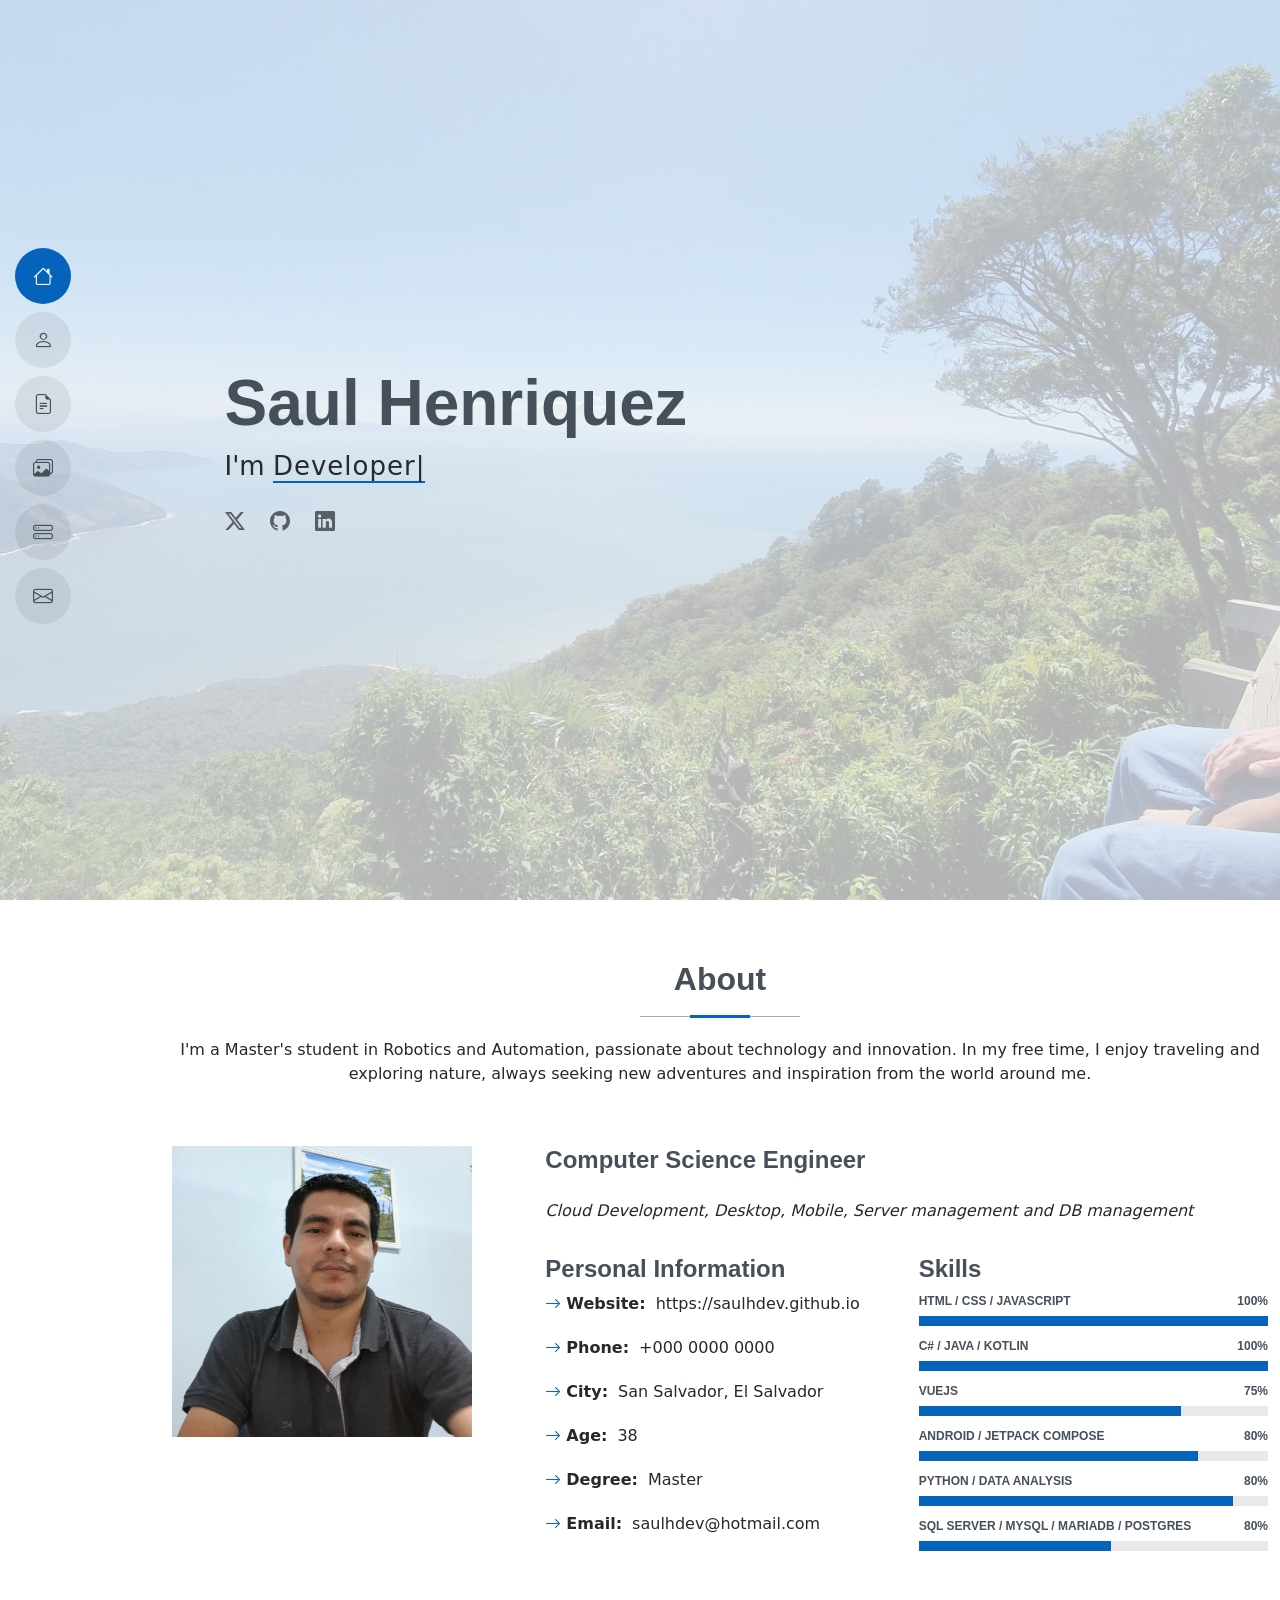
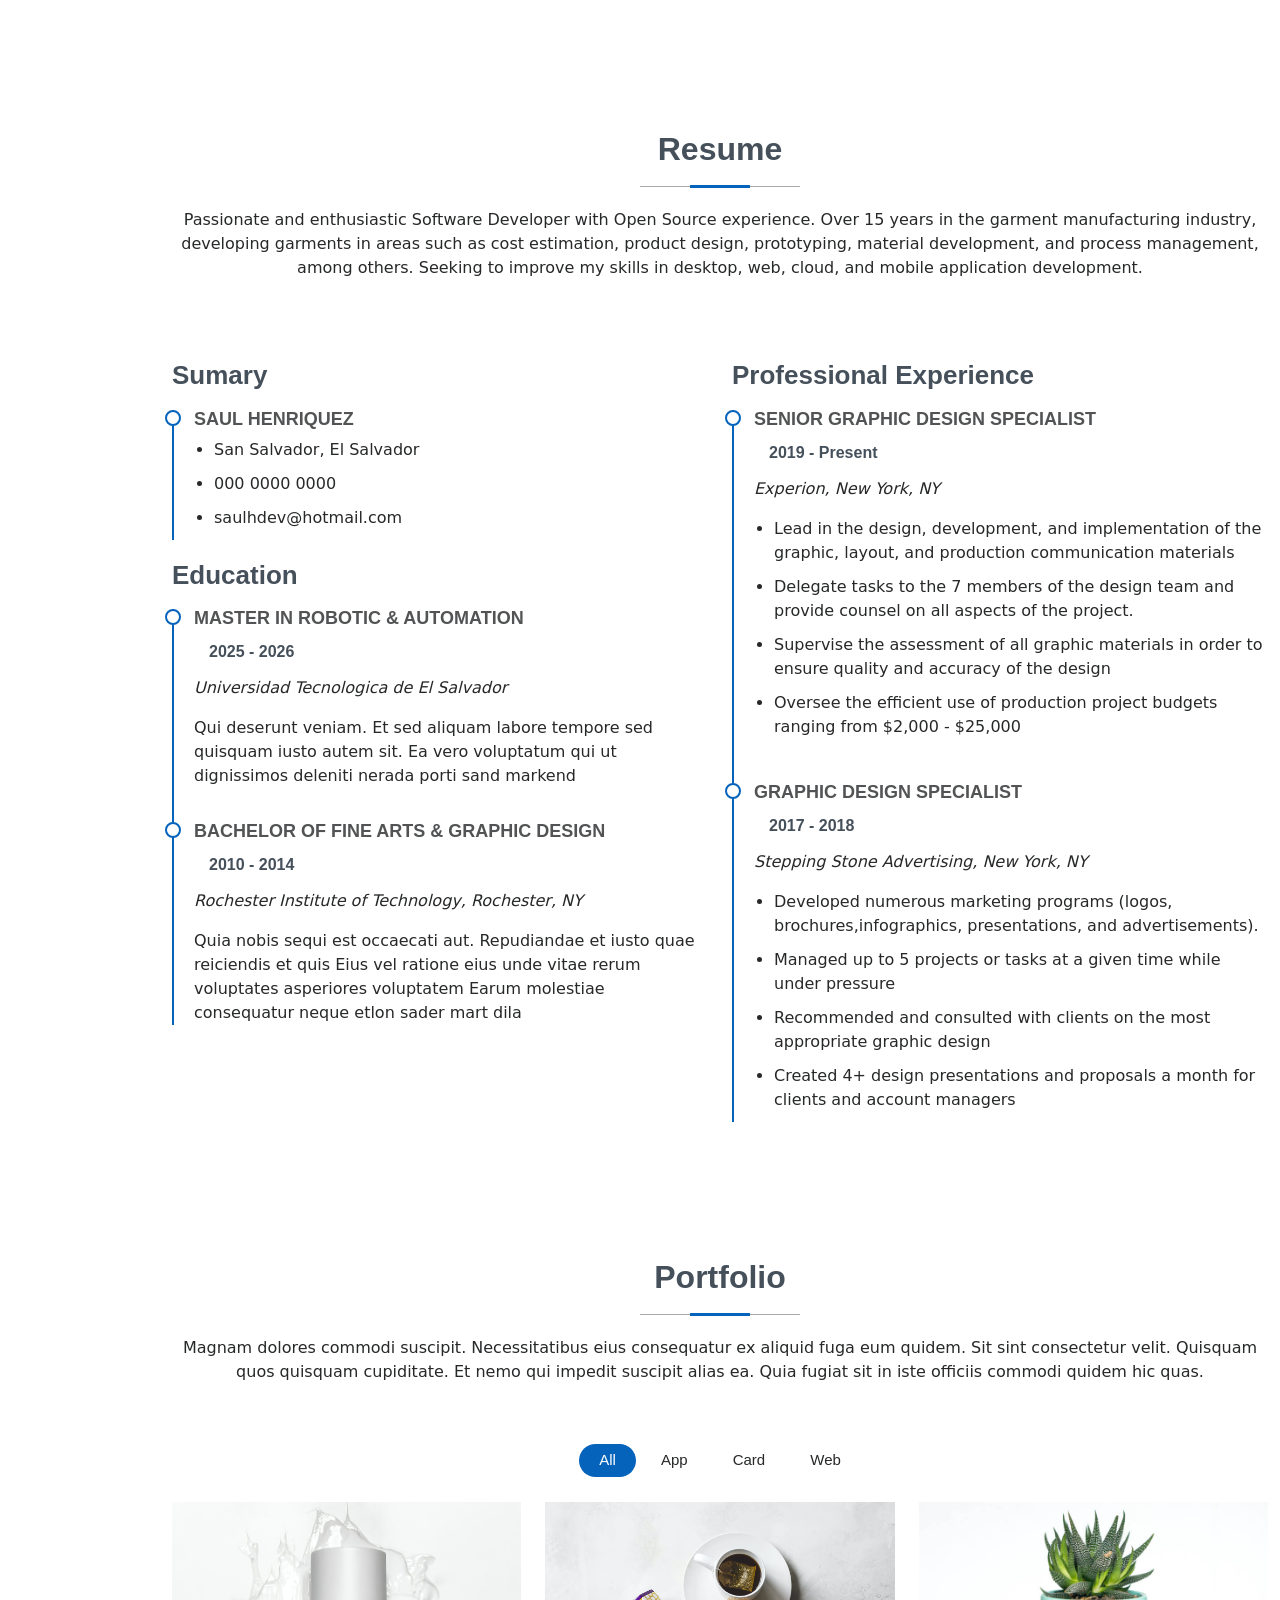
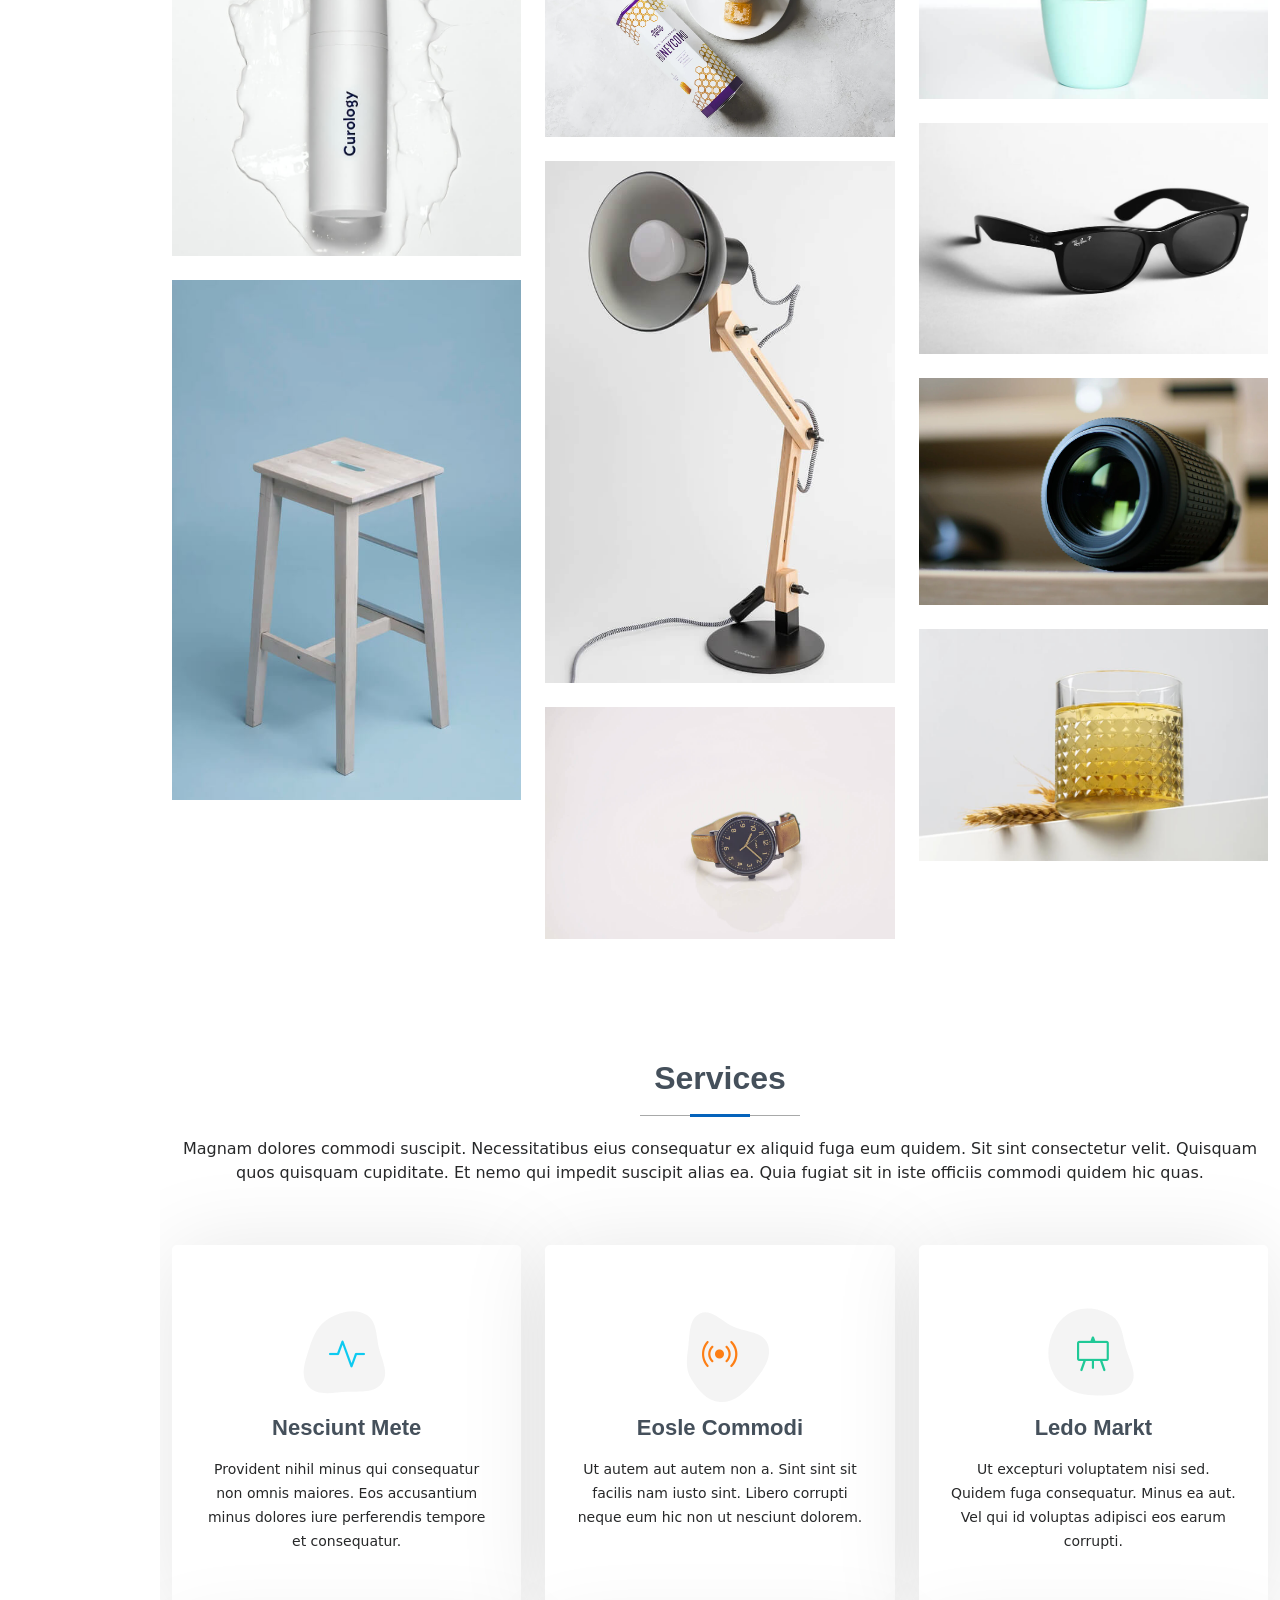
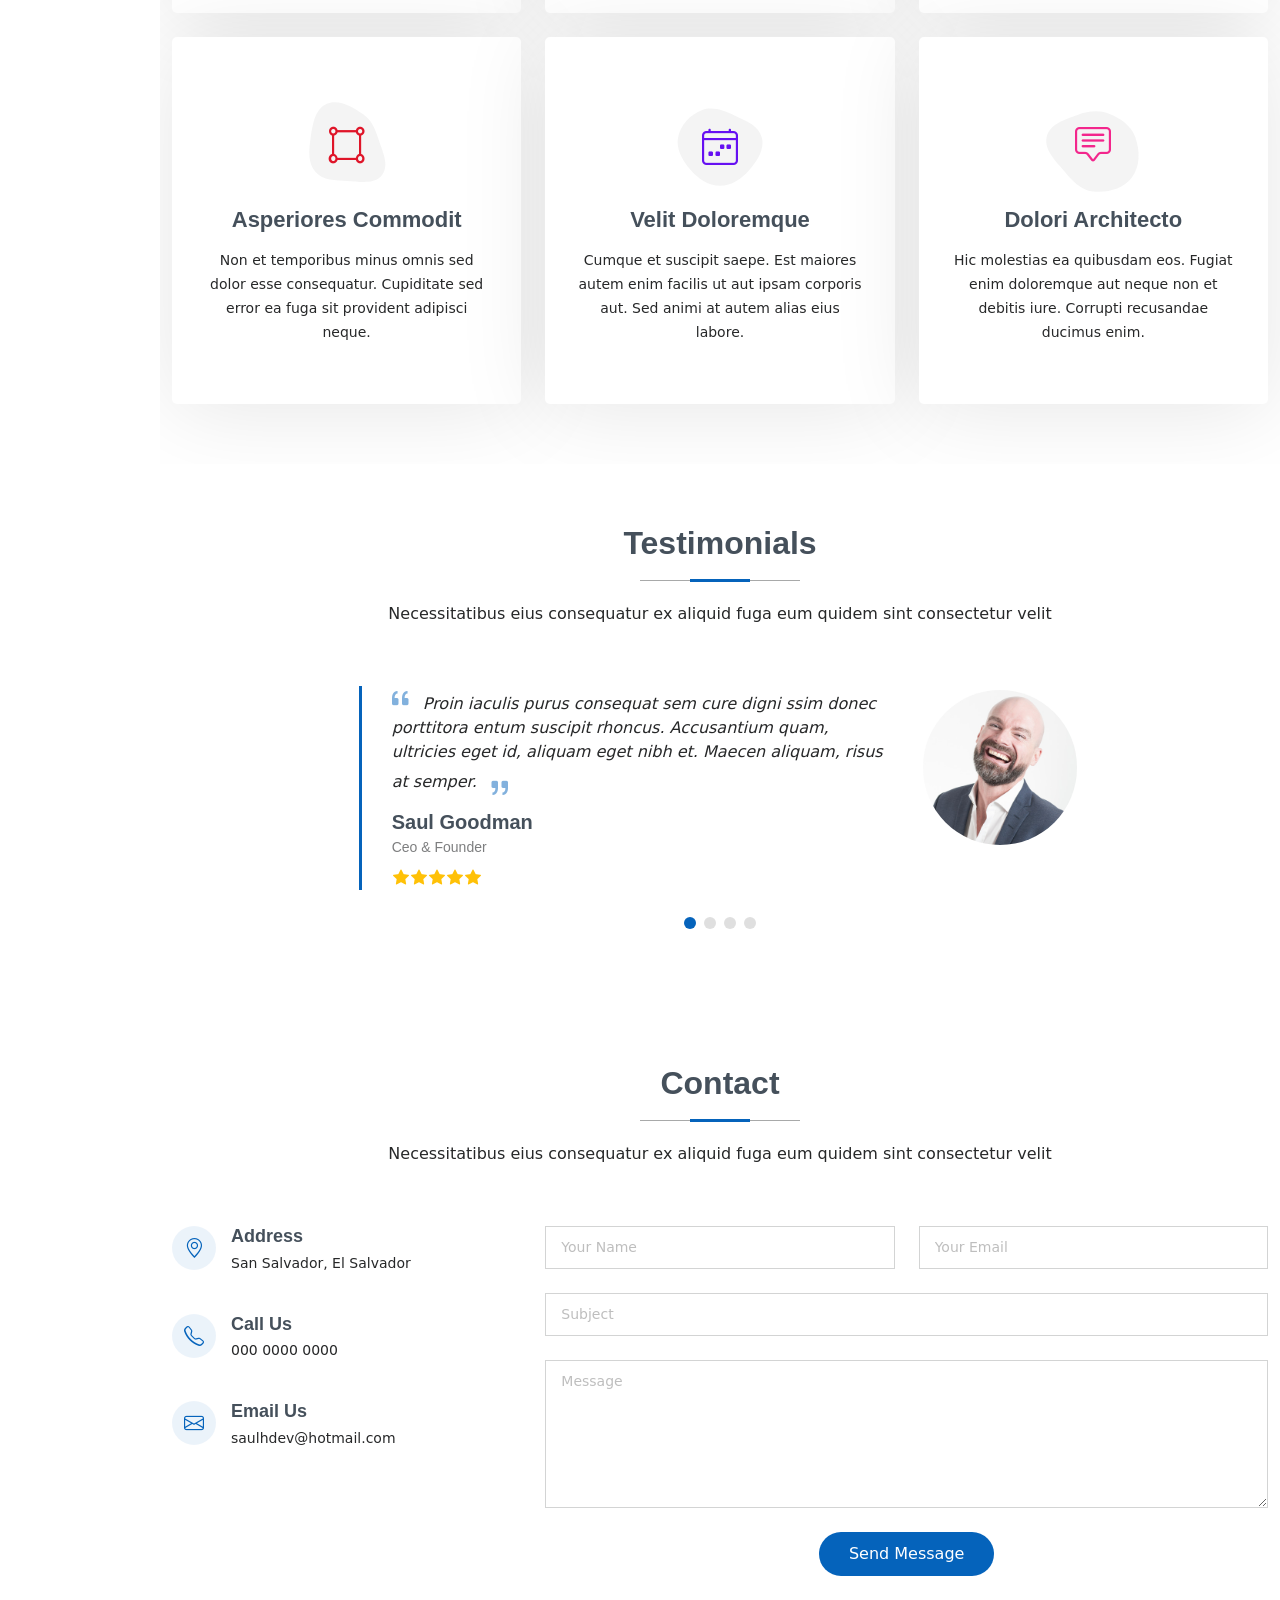
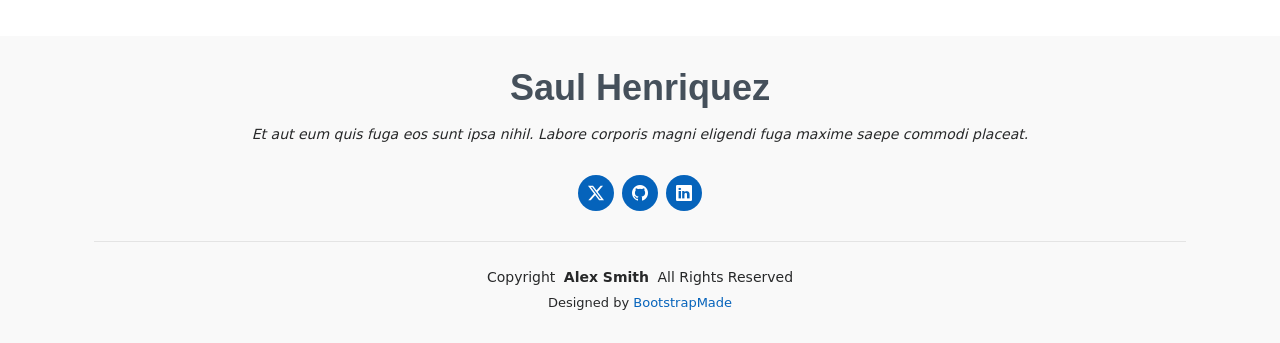
==== commit a2ceea5e: "Se mejoro la UI" ====
--- a/index.html
+++ b/index.html
@@ -86,161 +86,89 @@
       <!-- Section Title -->
       <div class="container section-title" data-aos="fade-up">
         <h2>About</h2>
-        <p>Magnam dolores commodi suscipit. Necessitatibus eius consequatur ex aliquid fuga eum quidem. Sit sint consectetur velit. Quisquam quos quisquam cupiditate. Et nemo qui impedit suscipit alias ea. Quia fugiat sit in iste officiis commodi quidem hic quas.</p>
+        <p>I'm a Master's student in Robotics and Automation, passionate about technology and innovation.
+          In my free time, I enjoy traveling and exploring nature, always seeking new adventures and
+          inspiration from the world around me.</p>
       </div><!-- End Section Title -->
 
       <div class="container" data-aos="fade-up" data-aos-delay="100">
 
         <div class="row gy-4 justify-content-center">
           <div class="col-lg-4">
-            <img src="assets/img/profile-img.jpg" class="img-fluid" alt="">
+            <img src="assets/img/profile-img.jpg" width="300px" class="img-fluid" alt="">
           </div>
           <div class="col-lg-8 content">
-            <h2>UI/UX Designer &amp; Web Developer.</h2>
+            <h2>Computer Science Engineer</h2>
             <p class="fst-italic py-3">
-              Lorem ipsum dolor sit amet, consectetur adipiscing elit, sed do eiusmod tempor incididunt ut labore et dolore
-              magna aliqua.
+              Cloud Development, Desktop, Mobile, Server management and DB management
             </p>
             <div class="row">
-              <div class="col-lg-6">
+              <div class="col-lg-6"><h2>Personal Information</h2>
                 <ul>
-                  <li><i class="bi bi-chevron-right"></i> <strong>Website:</strong> <span>https://saulhdev.github.io</span></li>
-                  <li><i class="bi bi-chevron-right"></i> <strong>Phone:</strong> <span>+000 0000 0000</span></li>
-                  <li><i class="bi bi-chevron-right"></i> <strong>City:</strong> <span>San Salvador, El Salvador</span></li>
+                  <li><i class="bi bi-arrow-right"></i> <strong>Website:</strong> <span>https://saulhdev.github.io</span></li>
+                  <li><i class="bi bi-arrow-right"></i> <strong>Phone:</strong> <span>+000 0000 0000</span></li>
+                  <li><i class="bi bi-arrow-right"></i> <strong>City:</strong> <span>San Salvador, El Salvador</span></li>
+                  <li><i class="bi bi-arrow-right"></i> <strong>Age:</strong> <span>38</span></li>
+                  <li><i class="bi bi-arrow-right"></i> <strong>Degree:</strong> <span>Master</span></li>
+                  <li><i class="bi bi-arrow-right"></i> <strong>Email:</strong> <span>saulhdev@hotmail.com</span></li>
                 </ul>
               </div>
-              <div class="col-lg-6">
-                <ul>
-                  <li><i class="bi bi-chevron-right"></i> <strong>Age:</strong> <span>38</span></li>
-                  <li><i class="bi bi-chevron-right"></i> <strong>Degree:</strong> <span>Master</span></li>
-                  <li><i class="bi bi-chevron-right"></i> <strong>Email:</strong> <span>saulhdev@hotmail.com</span></li>
-                </ul>
+              <div class="col-lg-6" data-aos="fade-up">
+                <section id="skills" class="skills section p-0" >
+                  <h2>Skills</h2>
+                <div class="row skills-content skills-animation">
+
+                  <div class="progress">
+                    <span class="skill"><span>HTML / CSS / JavaScript</span> <i class="val">100%</i></span>
+                    <div class="progress-bar-wrap">
+                      <div class="progress-bar" role="progressbar" aria-valuenow="100" aria-valuemin="0" aria-valuemax="100"></div>
+                    </div>
+                  </div><!-- End Skills Item -->
+                  <div class="progress">
+                    <span class="skill"><span>C# / Java / Kotlin</span> <i class="val">100%</i></span>
+                    <div class="progress-bar-wrap">
+                      <div class="progress-bar" role="progressbar" aria-valuenow="100" aria-valuemin="0" aria-valuemax="100"></div>
+                    </div>
+                  </div><!-- End Skills Item -->
+
+                  <div class="progress">
+                    <span class="skill"><span>VueJS</span> <i class="val">75%</i></span>
+                    <div class="progress-bar-wrap">
+                      <div class="progress-bar" role="progressbar" aria-valuenow="75" aria-valuemin="0" aria-valuemax="100"></div>
+                    </div>
+                  </div><!-- End Skills Item -->
+
+                  <div class="progress">
+                    <span class="skill"><span>Android / Jetpack Compose</span> <i class="val">80%</i></span>
+                    <div class="progress-bar-wrap">
+                      <div class="progress-bar" role="progressbar" aria-valuenow="80" aria-valuemin="0" aria-valuemax="100"></div>
+                    </div>
+                  </div><!-- End Skills Item -->
+
+                  <div class="progress">
+                    <span class="skill"><span>Python / Data Analysis</span> <i class="val">80%</i></span>
+                    <div class="progress-bar-wrap">
+                      <div class="progress-bar" role="progressbar" aria-valuenow="90" aria-valuemin="0" aria-valuemax="100"></div>
+                    </div>
+                  </div><!-- End Skills Item -->
+
+                  <div class="progress">
+                    <span class="skill"><span>SQL Server / MySQL / MariaDB / Postgres</span> <i class="val">80%</i></span>
+                    <div class="progress-bar-wrap">
+                      <div class="progress-bar" role="progressbar" aria-valuenow="55" aria-valuemin="0" aria-valuemax="100"></div>
+                    </div>
+                  </div><!-- End Skills Item -->
+                </div>
+                </section>
               </div>
             </div>
-            <p class="py-3">
-              Officiis eligendi itaque labore et dolorum mollitia officiis optio vero. Quisquam sunt adipisci omnis et ut. Nulla accusantium dolor incidunt officia tempore. Et eius omnis.
-              Cupiditate ut dicta maxime officiis quidem quia. Sed et consectetur qui quia repellendus itaque neque.
-            </p>
+            <p class="py-3"></p>
           </div>
         </div>
 
       </div>
 
     </section><!-- /About Section -->
-
-    <!-- Stats Section -->
-    <section id="stats" class="stats section">
-
-      <div class="container" data-aos="fade-up" data-aos-delay="100">
-
-        <div class="row gy-4">
-
-          <div class="col-lg-3 col-md-6 d-flex flex-column align-items-center">
-            <i class="bi bi-emoji-smile"></i>
-            <div class="stats-item">
-              <span data-purecounter-start="0" data-purecounter-end="232" data-purecounter-duration="1" class="purecounter"></span>
-              <p>Happy Clients</p>
-            </div>
-          </div><!-- End Stats Item -->
-
-          <div class="col-lg-3 col-md-6 d-flex flex-column align-items-center">
-            <i class="bi bi-journal-richtext"></i>
-            <div class="stats-item">
-              <span data-purecounter-start="0" data-purecounter-end="521" data-purecounter-duration="1" class="purecounter"></span>
-              <p>Projects</p>
-            </div>
-          </div><!-- End Stats Item -->
-
-          <div class="col-lg-3 col-md-6 d-flex flex-column align-items-center">
-            <i class="bi bi-headset"></i>
-            <div class="stats-item">
-              <span data-purecounter-start="0" data-purecounter-end="1463" data-purecounter-duration="1" class="purecounter"></span>
-              <p>Hours Of Support</p>
-            </div>
-          </div><!-- End Stats Item -->
-
-          <div class="col-lg-3 col-md-6 d-flex flex-column align-items-center">
-            <i class="bi bi-people"></i>
-            <div class="stats-item">
-              <span data-purecounter-start="0" data-purecounter-end="15" data-purecounter-duration="1" class="purecounter"></span>
-              <p>Hard Workers</p>
-            </div>
-          </div><!-- End Stats Item -->
-
-        </div>
-
-      </div>
-
-    </section><!-- /Stats Section -->
-
-    <!-- Skills Section -->
-    <section id="skills" class="skills section">
-
-      <!-- Section Title -->
-      <div class="container section-title" data-aos="fade-up">
-        <h2>Skills</h2>
-        <p>Necessitatibus eius consequatur ex aliquid fuga eum quidem sint consectetur velit</p>
-      </div><!-- End Section Title -->
-
-      <div class="container" data-aos="fade-up" data-aos-delay="100">
-
-        <div class="row skills-content skills-animation">
-
-          <div class="col-lg-6">
-
-            <div class="progress">
-              <span class="skill"><span>HTML</span> <i class="val">100%</i></span>
-              <div class="progress-bar-wrap">
-                <div class="progress-bar" role="progressbar" aria-valuenow="100" aria-valuemin="0" aria-valuemax="100"></div>
-              </div>
-            </div><!-- End Skills Item -->
-
-            <div class="progress">
-              <span class="skill"><span>CSS</span> <i class="val">90%</i></span>
-              <div class="progress-bar-wrap">
-                <div class="progress-bar" role="progressbar" aria-valuenow="90" aria-valuemin="0" aria-valuemax="100"></div>
-              </div>
-            </div><!-- End Skills Item -->
-
-            <div class="progress">
-              <span class="skill"><span>JavaScript</span> <i class="val">75%</i></span>
-              <div class="progress-bar-wrap">
-                <div class="progress-bar" role="progressbar" aria-valuenow="75" aria-valuemin="0" aria-valuemax="100"></div>
-              </div>
-            </div><!-- End Skills Item -->
-
-          </div>
-
-          <div class="col-lg-6">
-
-            <div class="progress">
-              <span class="skill"><span>PHP</span> <i class="val">80%</i></span>
-              <div class="progress-bar-wrap">
-                <div class="progress-bar" role="progressbar" aria-valuenow="80" aria-valuemin="0" aria-valuemax="100"></div>
-              </div>
-            </div><!-- End Skills Item -->
-
-            <div class="progress">
-              <span class="skill"><span>WordPress/CMS</span> <i class="val">90%</i></span>
-              <div class="progress-bar-wrap">
-                <div class="progress-bar" role="progressbar" aria-valuenow="90" aria-valuemin="0" aria-valuemax="100"></div>
-              </div>
-            </div><!-- End Skills Item -->
-
-            <div class="progress">
-              <span class="skill"><span>Photoshop</span> <i class="val">55%</i></span>
-              <div class="progress-bar-wrap">
-                <div class="progress-bar" role="progressbar" aria-valuenow="55" aria-valuemin="0" aria-valuemax="100"></div>
-              </div>
-            </div><!-- End Skills Item -->
-
-          </div>
-
-        </div>
-
-      </div>
-
-    </section><!-- /Skills Section -->
 
     <!-- Resume Section -->
     <section id="resume" class="resume section">
@@ -248,7 +176,11 @@
       <!-- Section Title -->
       <div class="container section-title" data-aos="fade-up">
         <h2>Resume</h2>
-        <p>Magnam dolores commodi suscipit. Necessitatibus eius consequatur ex aliquid fuga eum quidem. Sit sint consectetur velit. Quisquam quos quisquam cupiditate. Et nemo qui impedit suscipit alias ea. Quia fugiat sit in iste officiis commodi quidem hic quas.</p>
+        <p>Passionate and enthusiastic Software Developer with Open Source experience.
+          Over 15 years in the garment manufacturing industry, developing garments in
+          areas such as cost estimation, product design, prototyping, material development,
+          and process management, among others. Seeking to improve my skills in desktop, web,
+          cloud, and mobile application development.</p>
       </div><!-- End Section Title -->
 
       <div class="container">
@@ -259,20 +191,19 @@
             <h3 class="resume-title">Sumary</h3>
 
             <div class="resume-item pb-0">
-              <h4>Brandon Johnson</h4>
-              <p><em>Innovative and deadline-driven Graphic Designer with 3+ years of experience designing and developing user-centered digital/print marketing material from initial concept to final, polished deliverable.</em></p>
+              <h4>Saul Henriquez</h4>
               <ul>
-                <li>Portland par 127,Orlando, FL</li>
-                <li>(123) 456-7891</li>
-                <li>alice.barkley@example.com</li>
+                <li>San Salvador, El Salvador</li>
+                <li>000 0000 0000</li>
+                <li>saulhdev@hotmail.com</li>
               </ul>
             </div><!-- Edn Resume Item -->
 
             <h3 class="resume-title">Education</h3>
             <div class="resume-item">
-              <h4>Master of Fine Arts &amp; Graphic Design</h4>
-              <h5>2015 - 2016</h5>
-              <p><em>Rochester Institute of Technology, Rochester, NY</em></p>
+              <h4>Master in Robotic & Automation</h4>
+              <h5>2025 - 2026</h5>
+              <p><em>Universidad Tecnologica de El Salvador</em></p>
               <p>Qui deserunt veniam. Et sed aliquam labore tempore sed quisquam iusto autem sit. Ea vero voluptatum qui ut dignissimos deleniti nerada porti sand markend</p>
             </div><!-- Edn Resume Item -->
 
--- a/assets/css/main.css
+++ b/assets/css/main.css
@@ -664,7 +664,7 @@
 # Skills Section
 --------------------------------------------------------------*/
 .skills .progress {
-  height: 60px;
+  height: 45px;
   display: block;
   background: none;
   border-radius: 0;
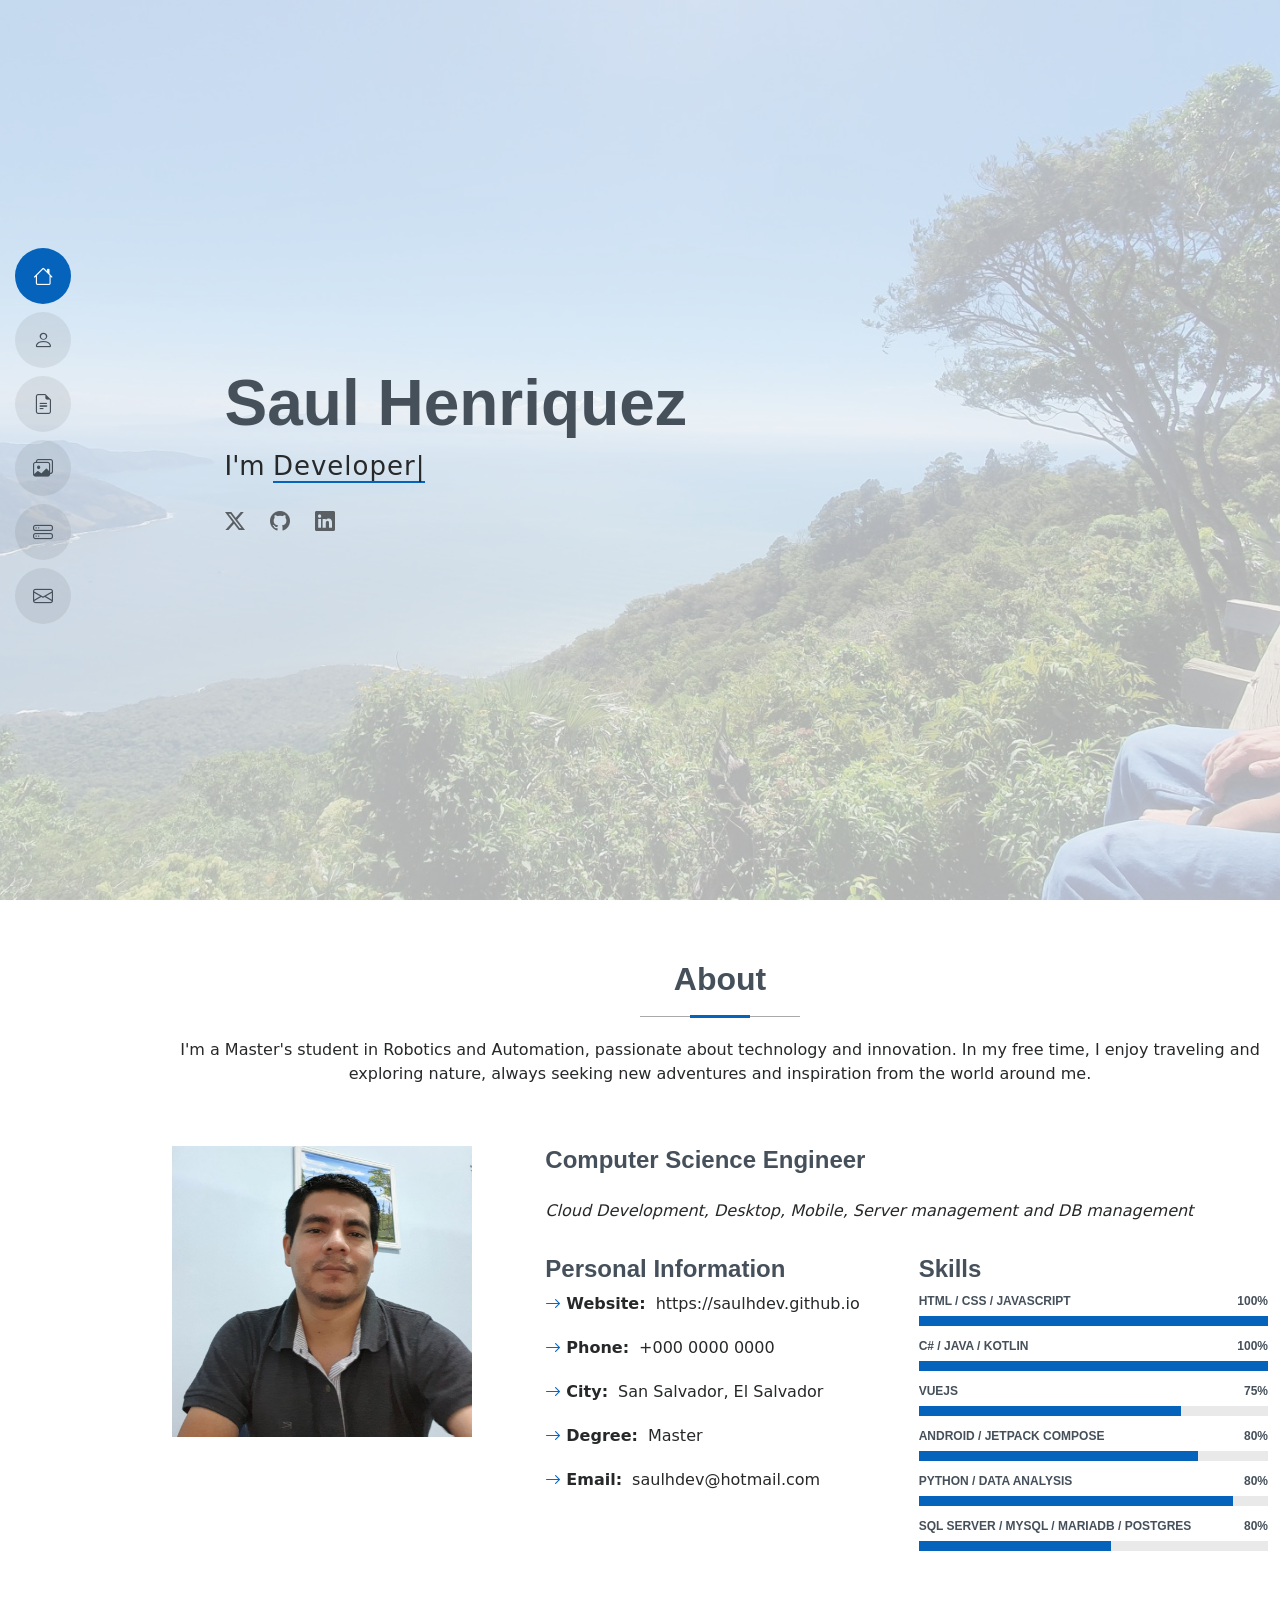
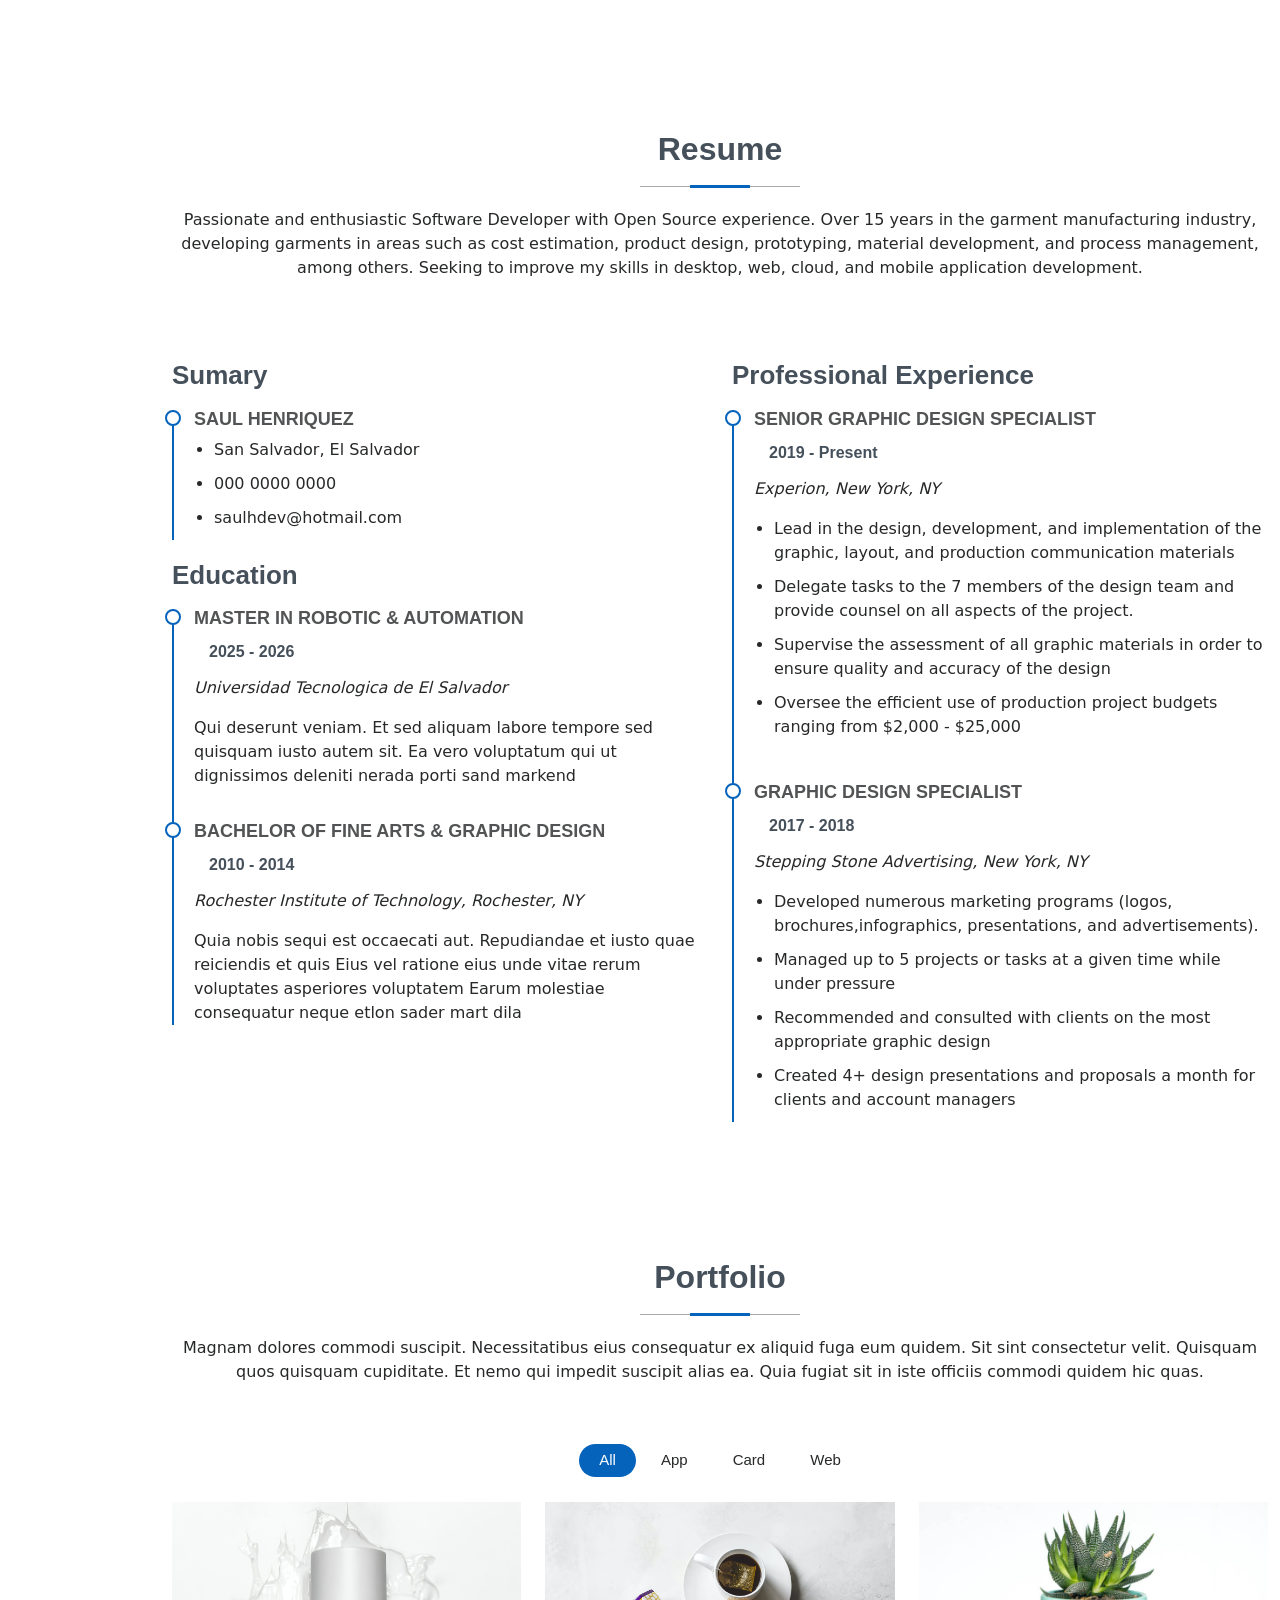
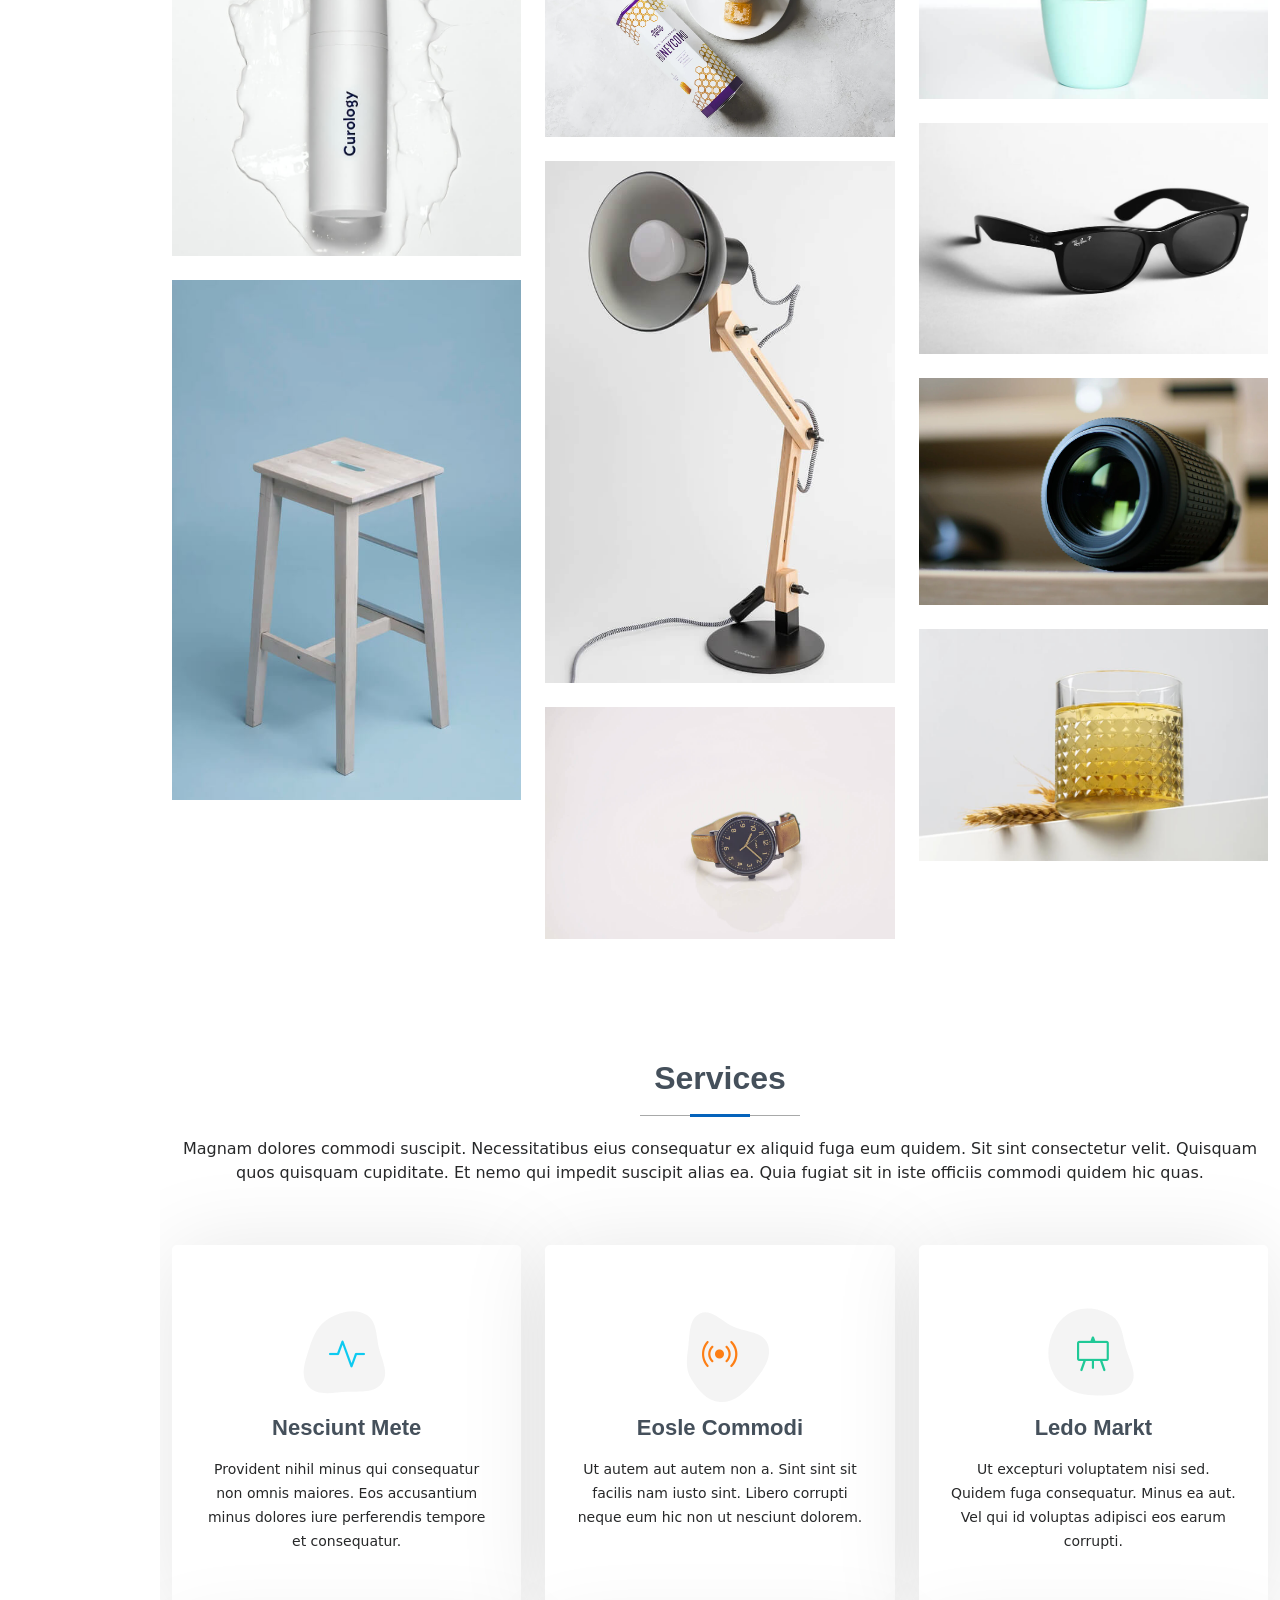
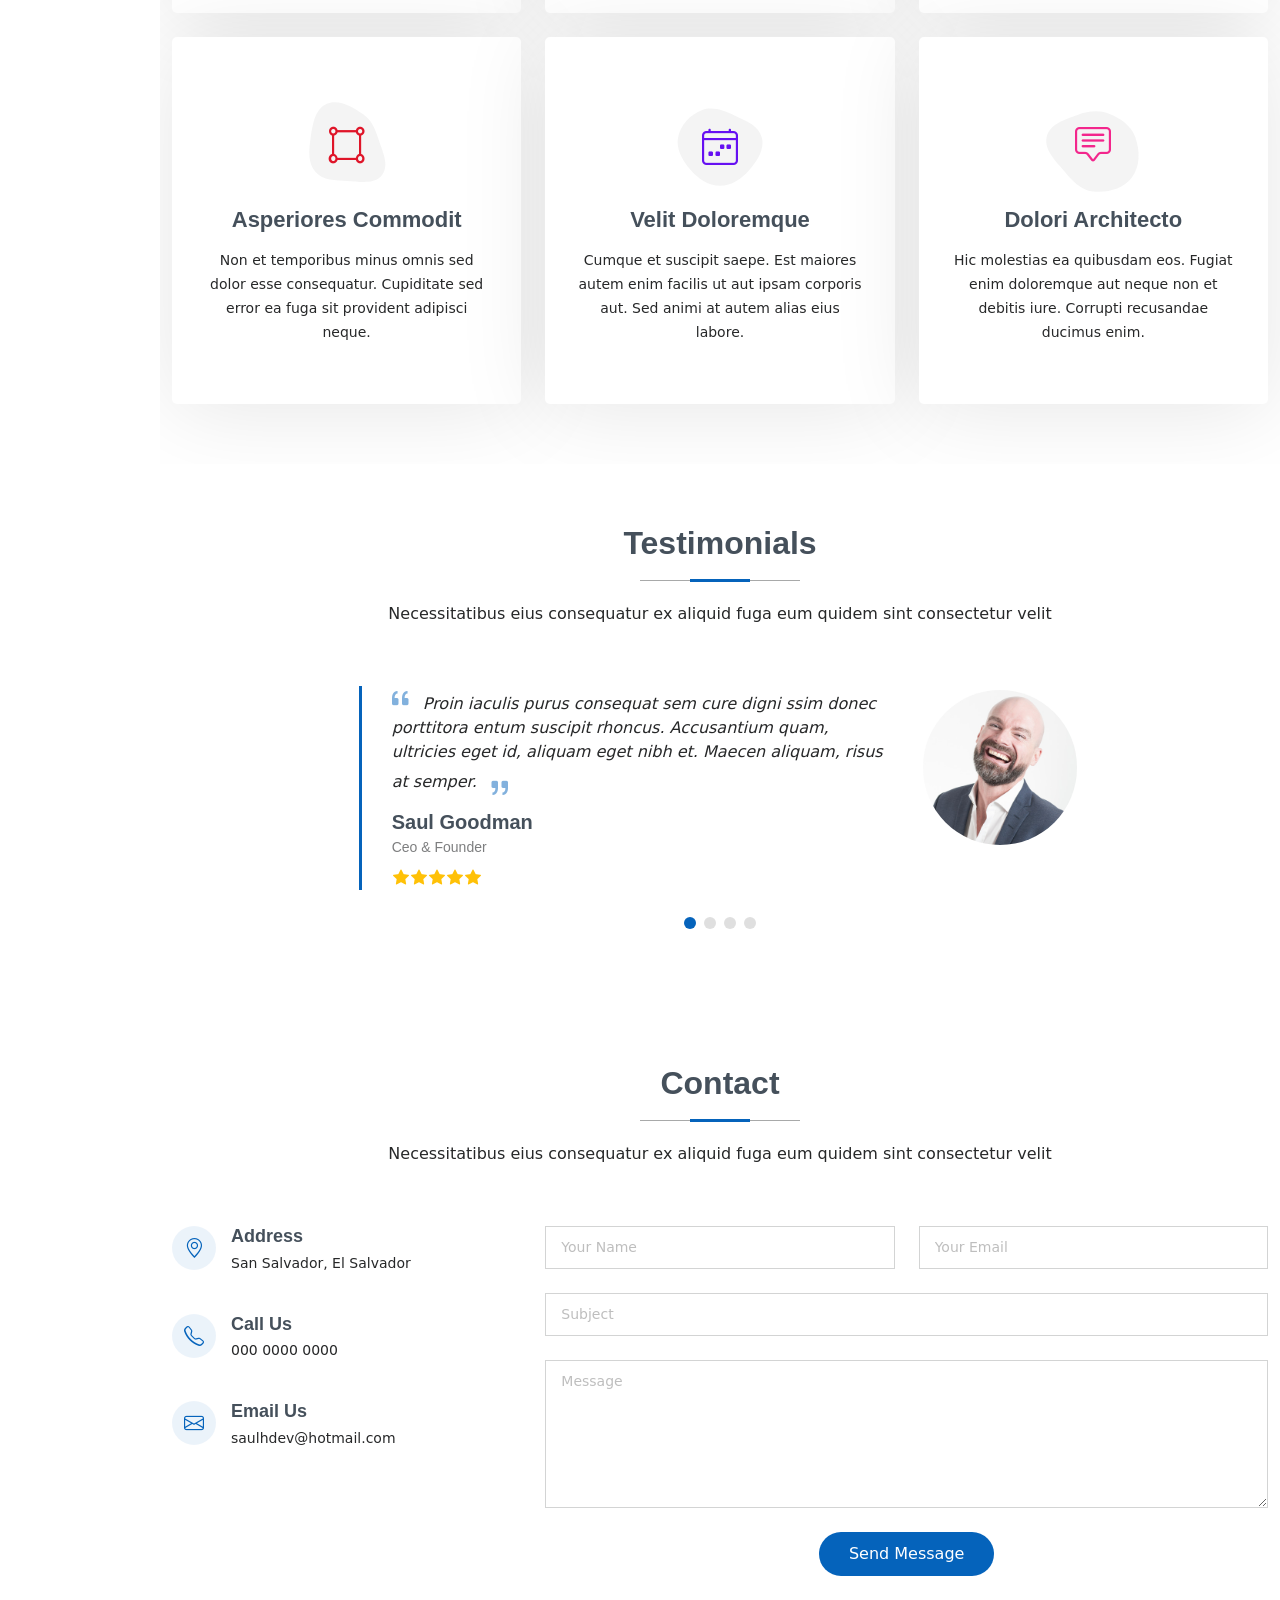
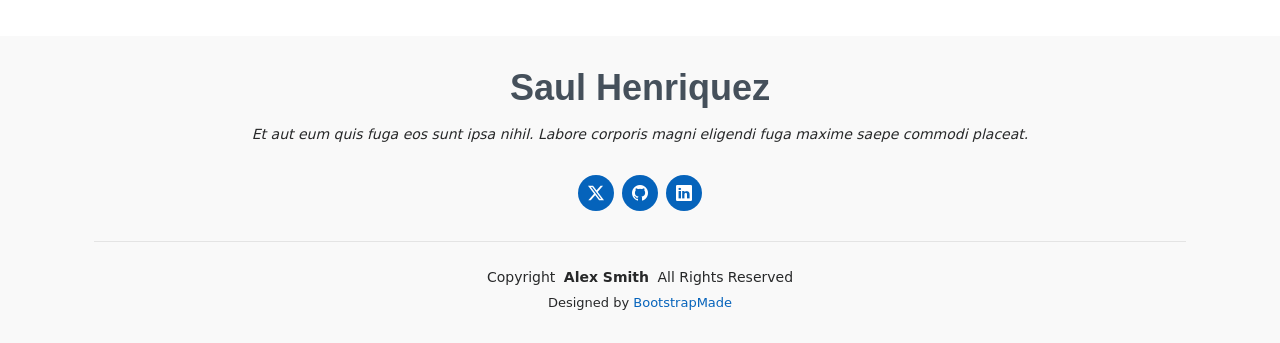
==== commit 0075cfd3: "Update index.html" ====
--- a/index.html
+++ b/index.html
@@ -108,7 +108,6 @@
                   <li><i class="bi bi-arrow-right"></i> <strong>Website:</strong> <span>https://saulhdev.github.io</span></li>
                   <li><i class="bi bi-arrow-right"></i> <strong>Phone:</strong> <span>+000 0000 0000</span></li>
                   <li><i class="bi bi-arrow-right"></i> <strong>City:</strong> <span>San Salvador, El Salvador</span></li>
-                  <li><i class="bi bi-arrow-right"></i> <strong>Age:</strong> <span>38</span></li>
                   <li><i class="bi bi-arrow-right"></i> <strong>Degree:</strong> <span>Master</span></li>
                   <li><i class="bi bi-arrow-right"></i> <strong>Email:</strong> <span>saulhdev@hotmail.com</span></li>
                 </ul>
@@ -742,4 +741,4 @@
 
 </body>
 
-</html>+</html>
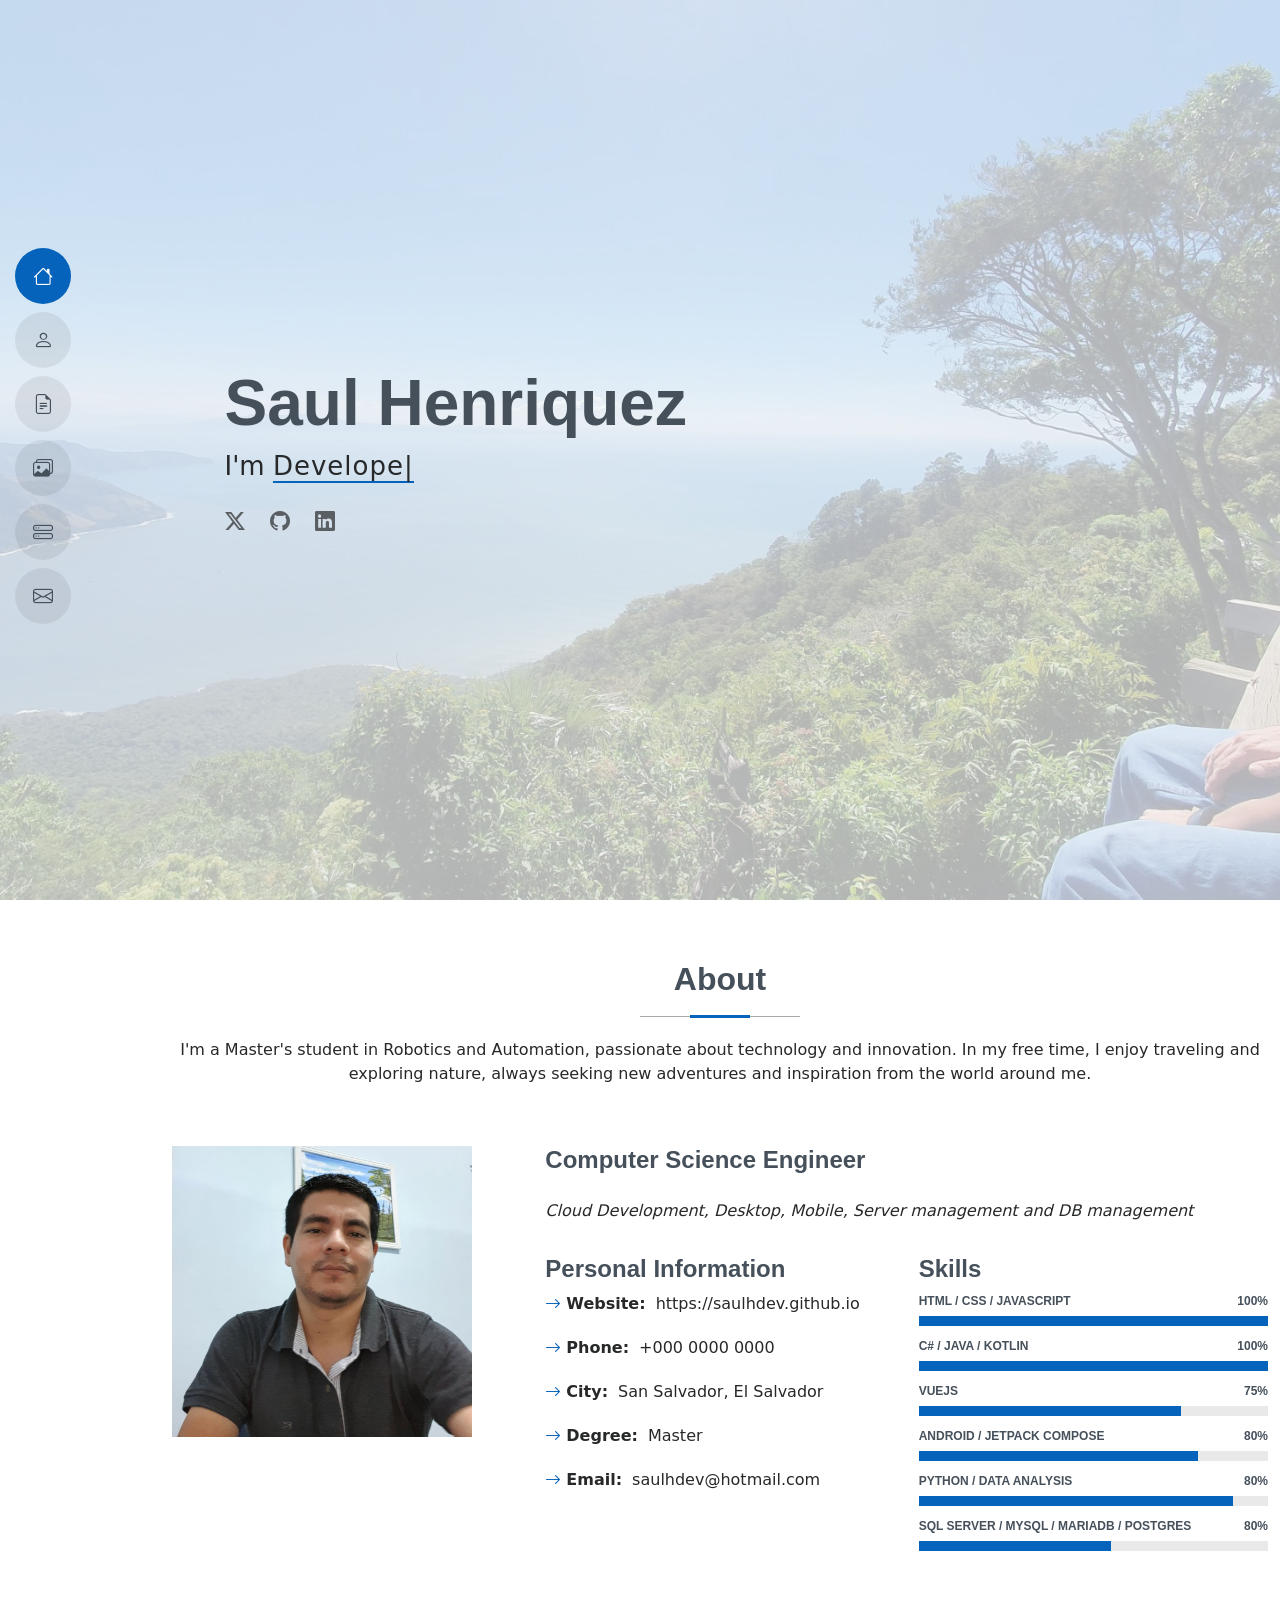
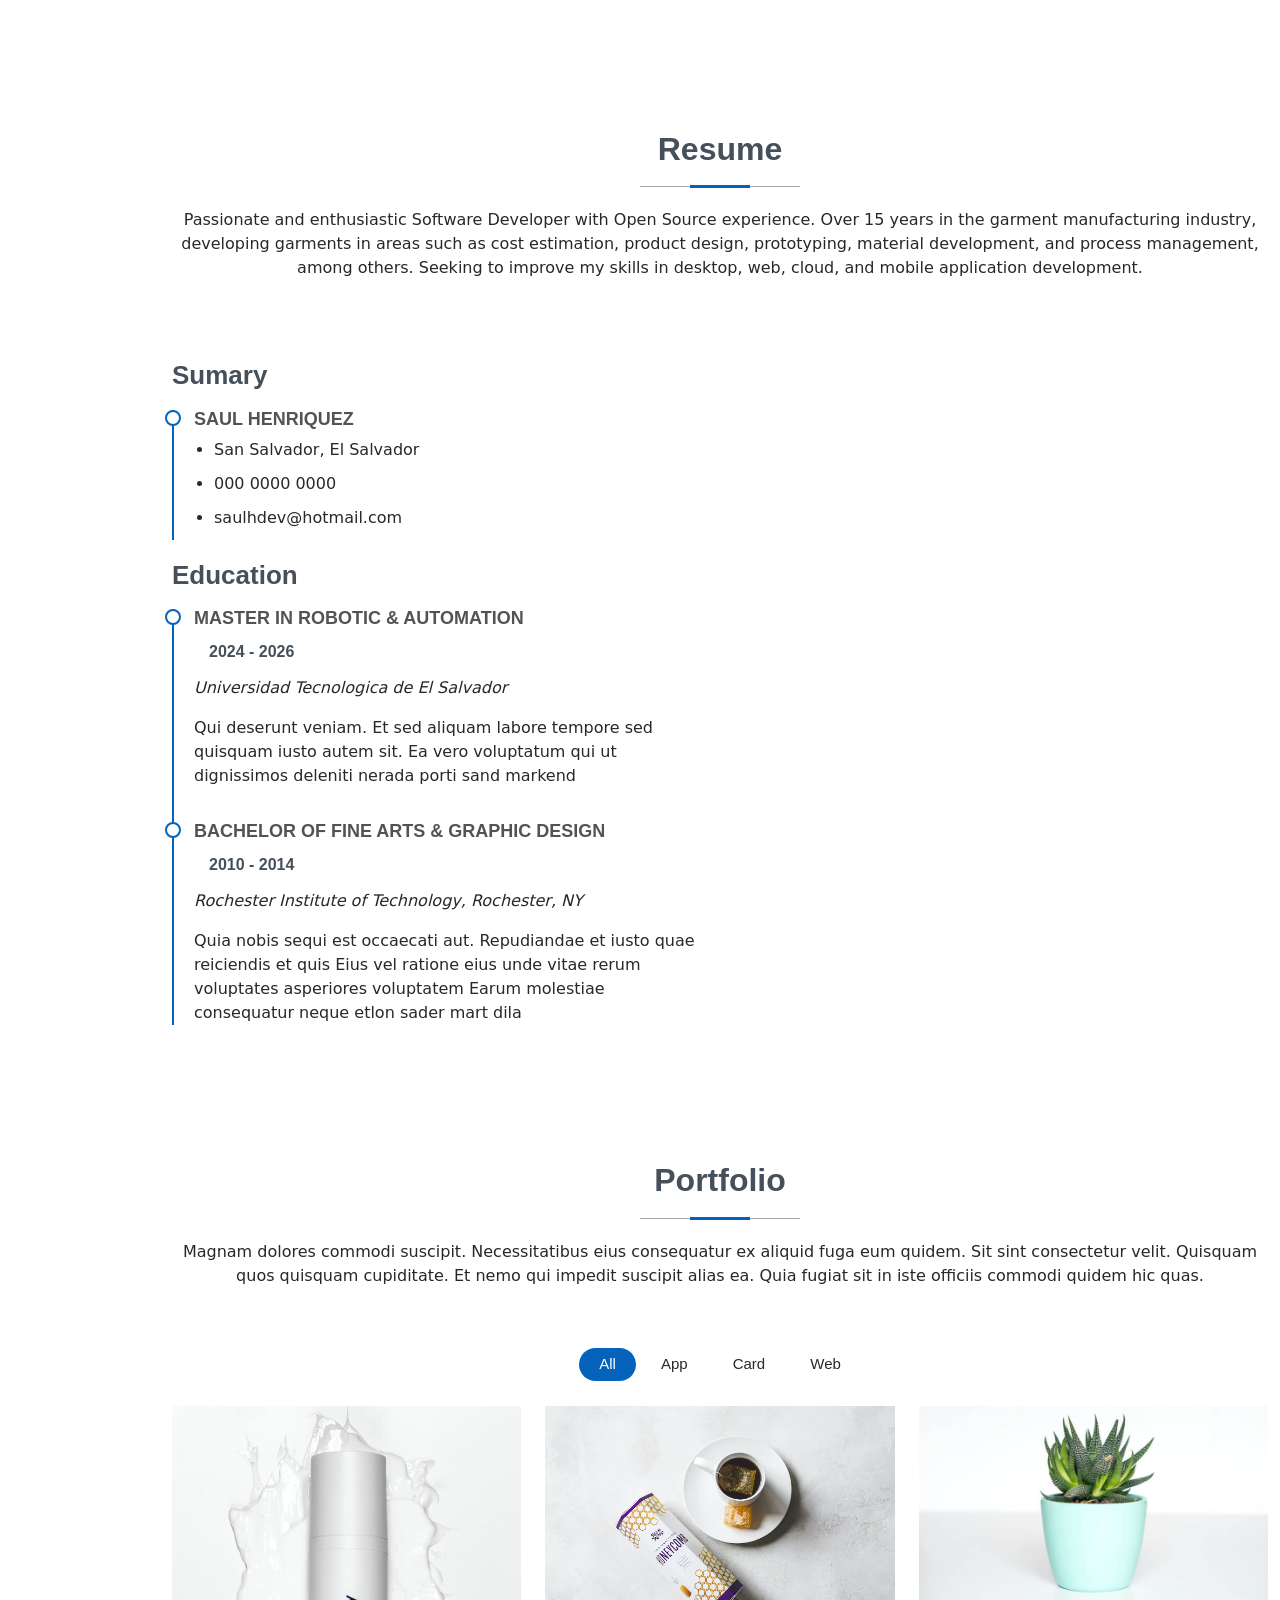
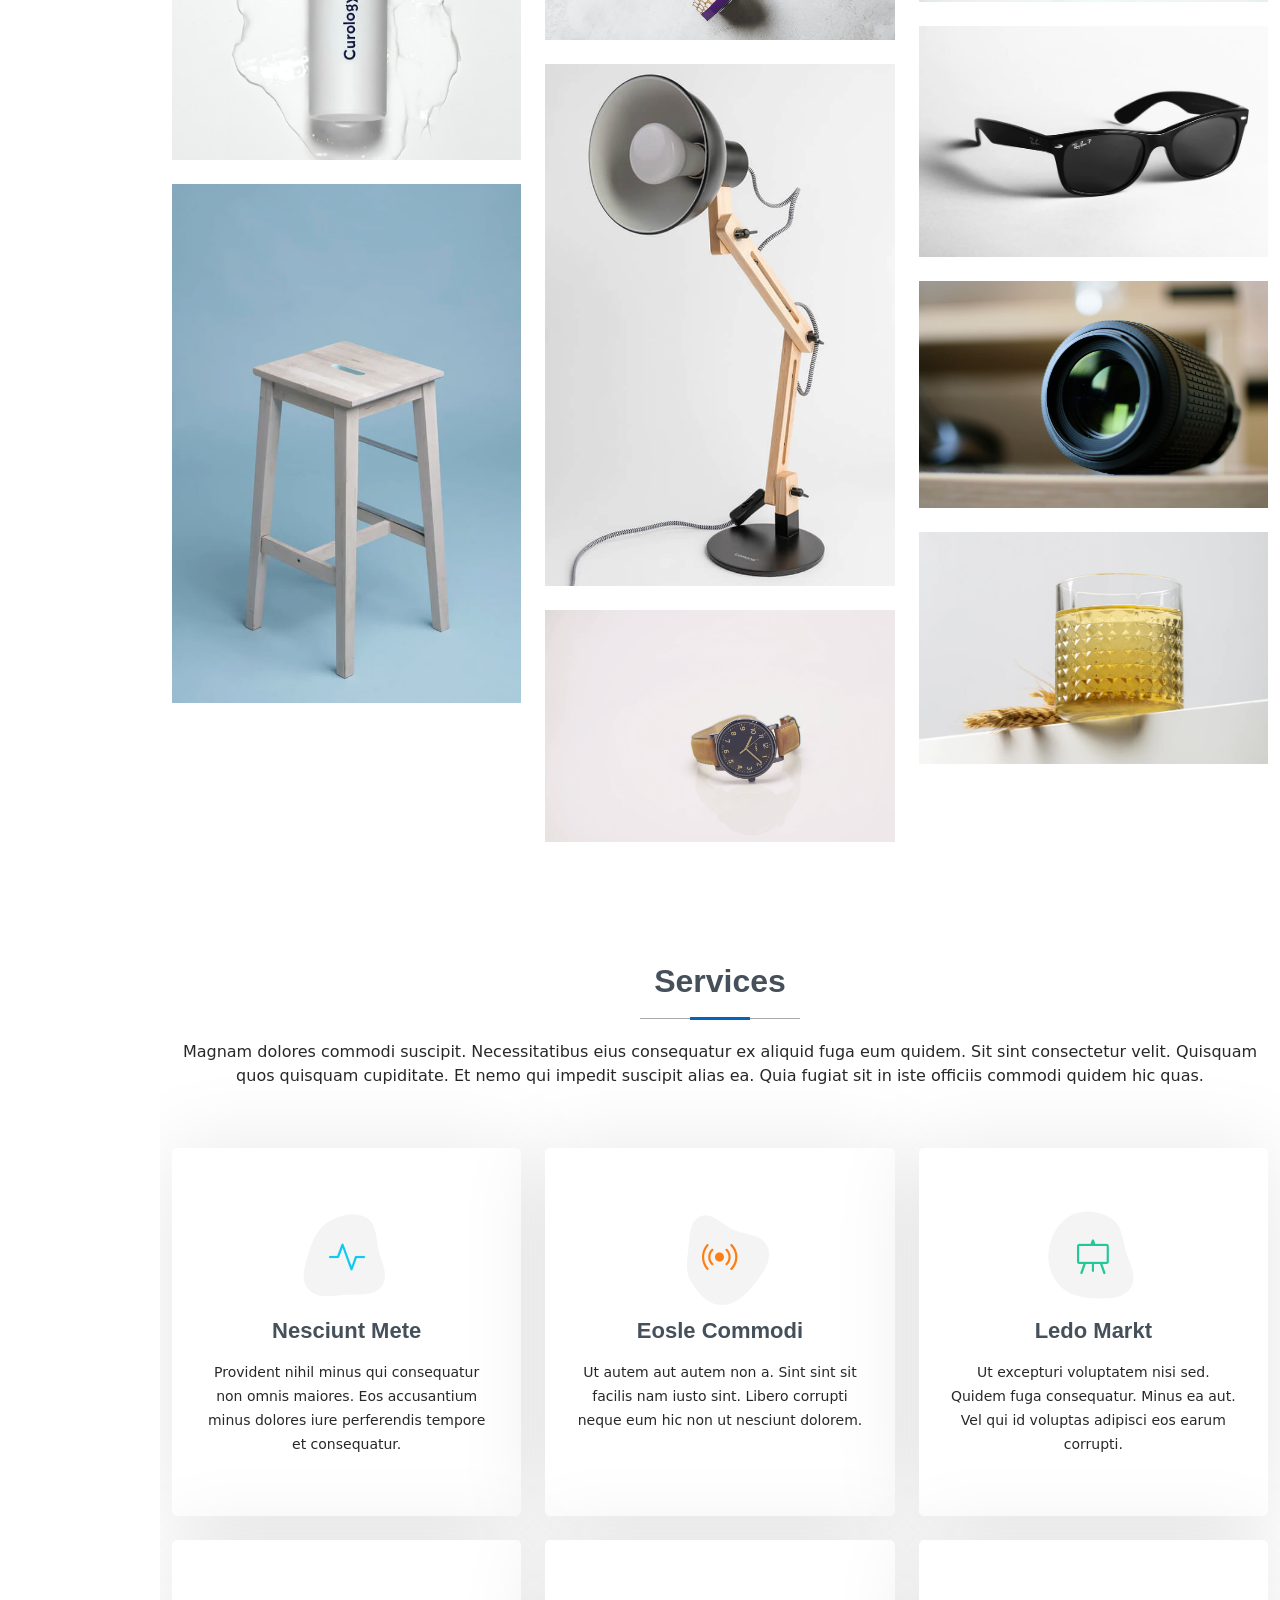
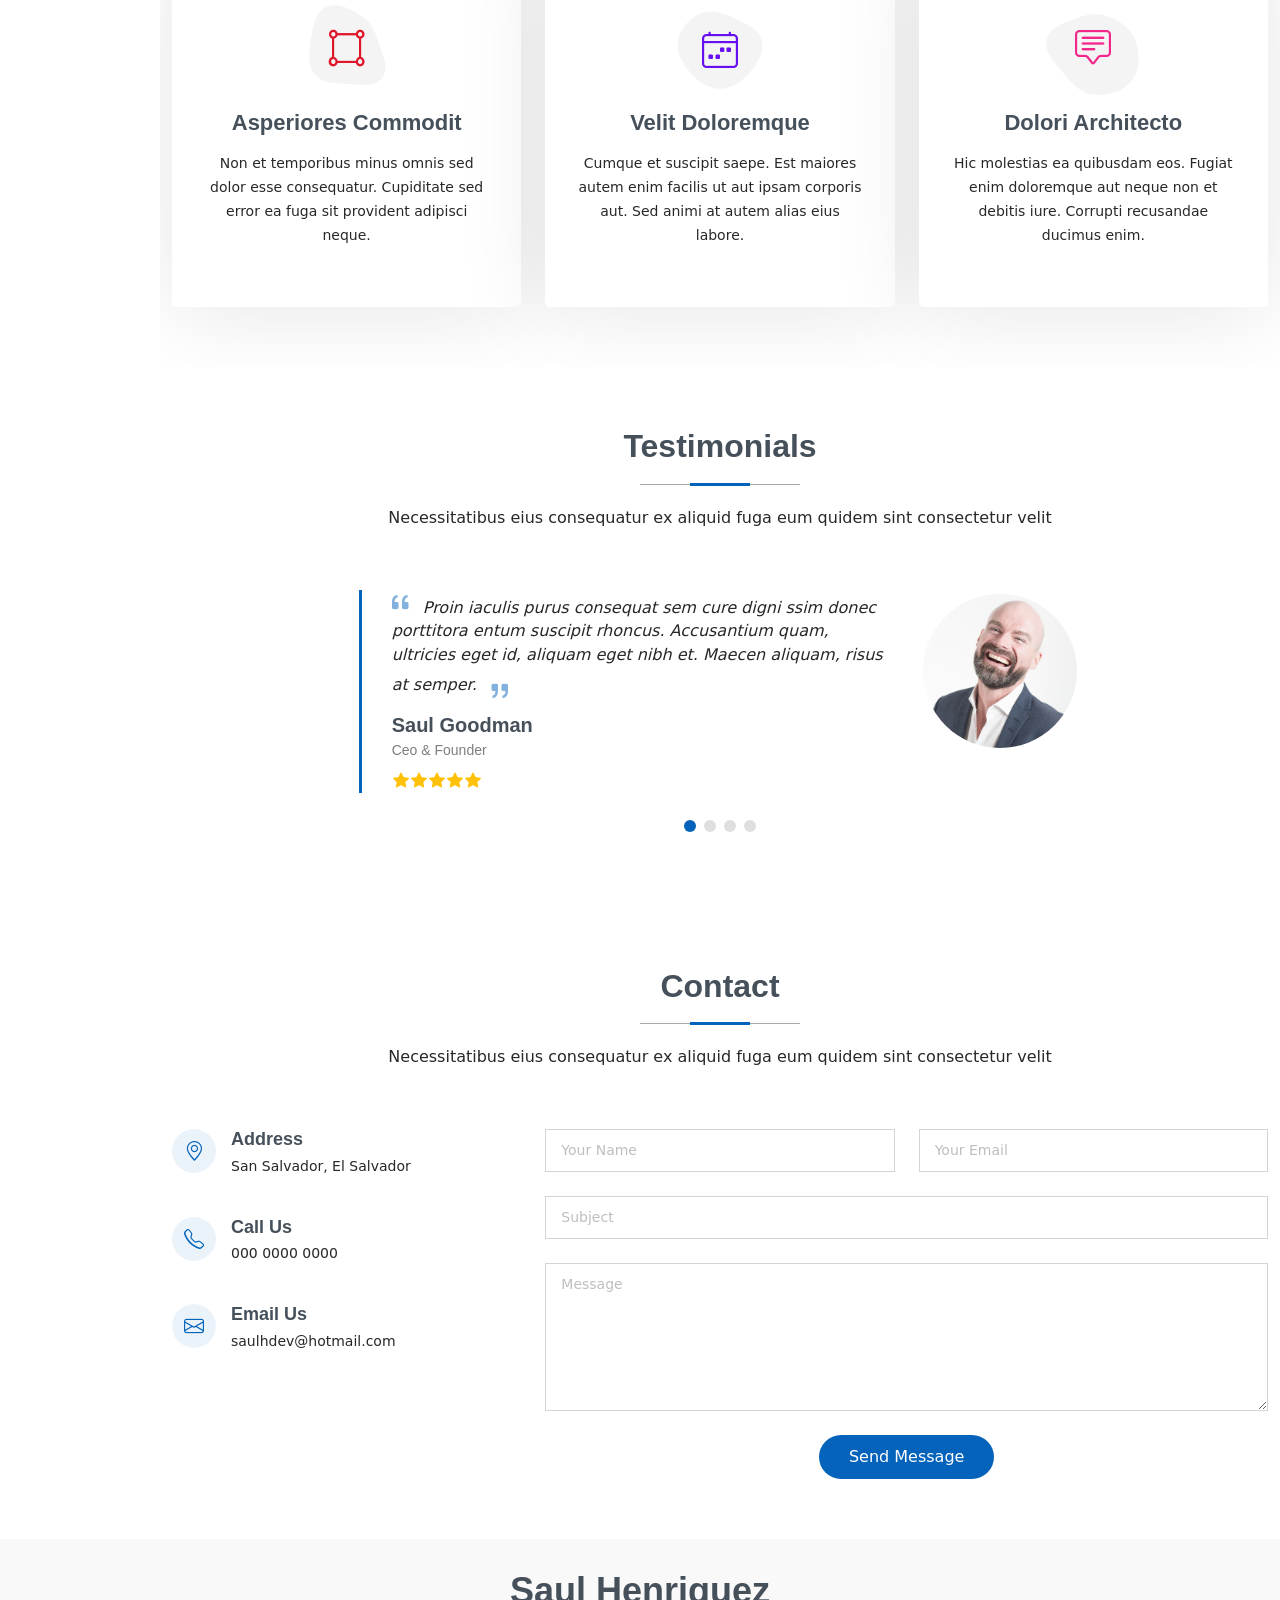
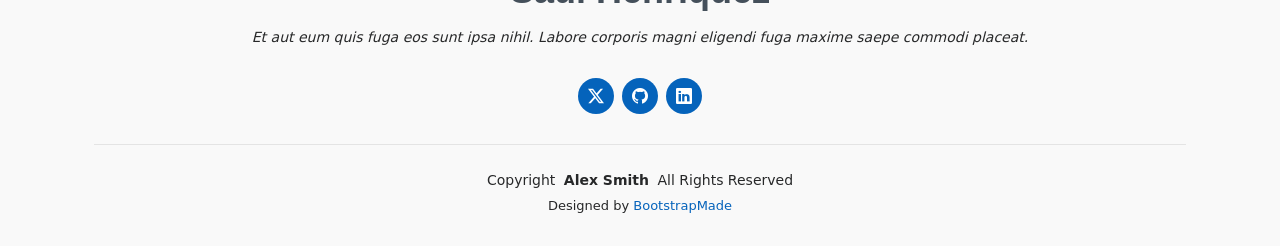
==== commit 8a1edbf8: "Update index.html" ====
--- a/index.html
+++ b/index.html
@@ -201,7 +201,7 @@
             <h3 class="resume-title">Education</h3>
             <div class="resume-item">
               <h4>Master in Robotic & Automation</h4>
-              <h5>2025 - 2026</h5>
+              <h5>2024 - 2026</h5>
               <p><em>Universidad Tecnologica de El Salvador</em></p>
               <p>Qui deserunt veniam. Et sed aliquam labore tempore sed quisquam iusto autem sit. Ea vero voluptatum qui ut dignissimos deleniti nerada porti sand markend</p>
             </div><!-- Edn Resume Item -->
@@ -214,7 +214,7 @@
             </div><!-- Edn Resume Item -->
 
           </div>
-
+          <!--
           <div class="col-lg-6" data-aos="fade-up" data-aos-delay="200">
             <h3 class="resume-title">Professional Experience</h3>
             <div class="resume-item">
@@ -227,7 +227,7 @@
                 <li>Supervise the assessment of all graphic materials in order to ensure quality and accuracy of the design</li>
                 <li>Oversee the efficient use of production project budgets ranging from $2,000 - $25,000</li>
               </ul>
-            </div><!-- Edn Resume Item -->
+            </div>
 
             <div class="resume-item">
               <h4>Graphic design specialist</h4>
@@ -239,9 +239,9 @@
                 <li>Recommended and consulted with clients on the most appropriate graphic design</li>
                 <li>Created 4+ design presentations and proposals a month for clients and account managers</li>
               </ul>
-            </div><!-- Edn Resume Item -->
-
-          </div>
+            </div>
+
+          </div> -->
 
         </div>
 
